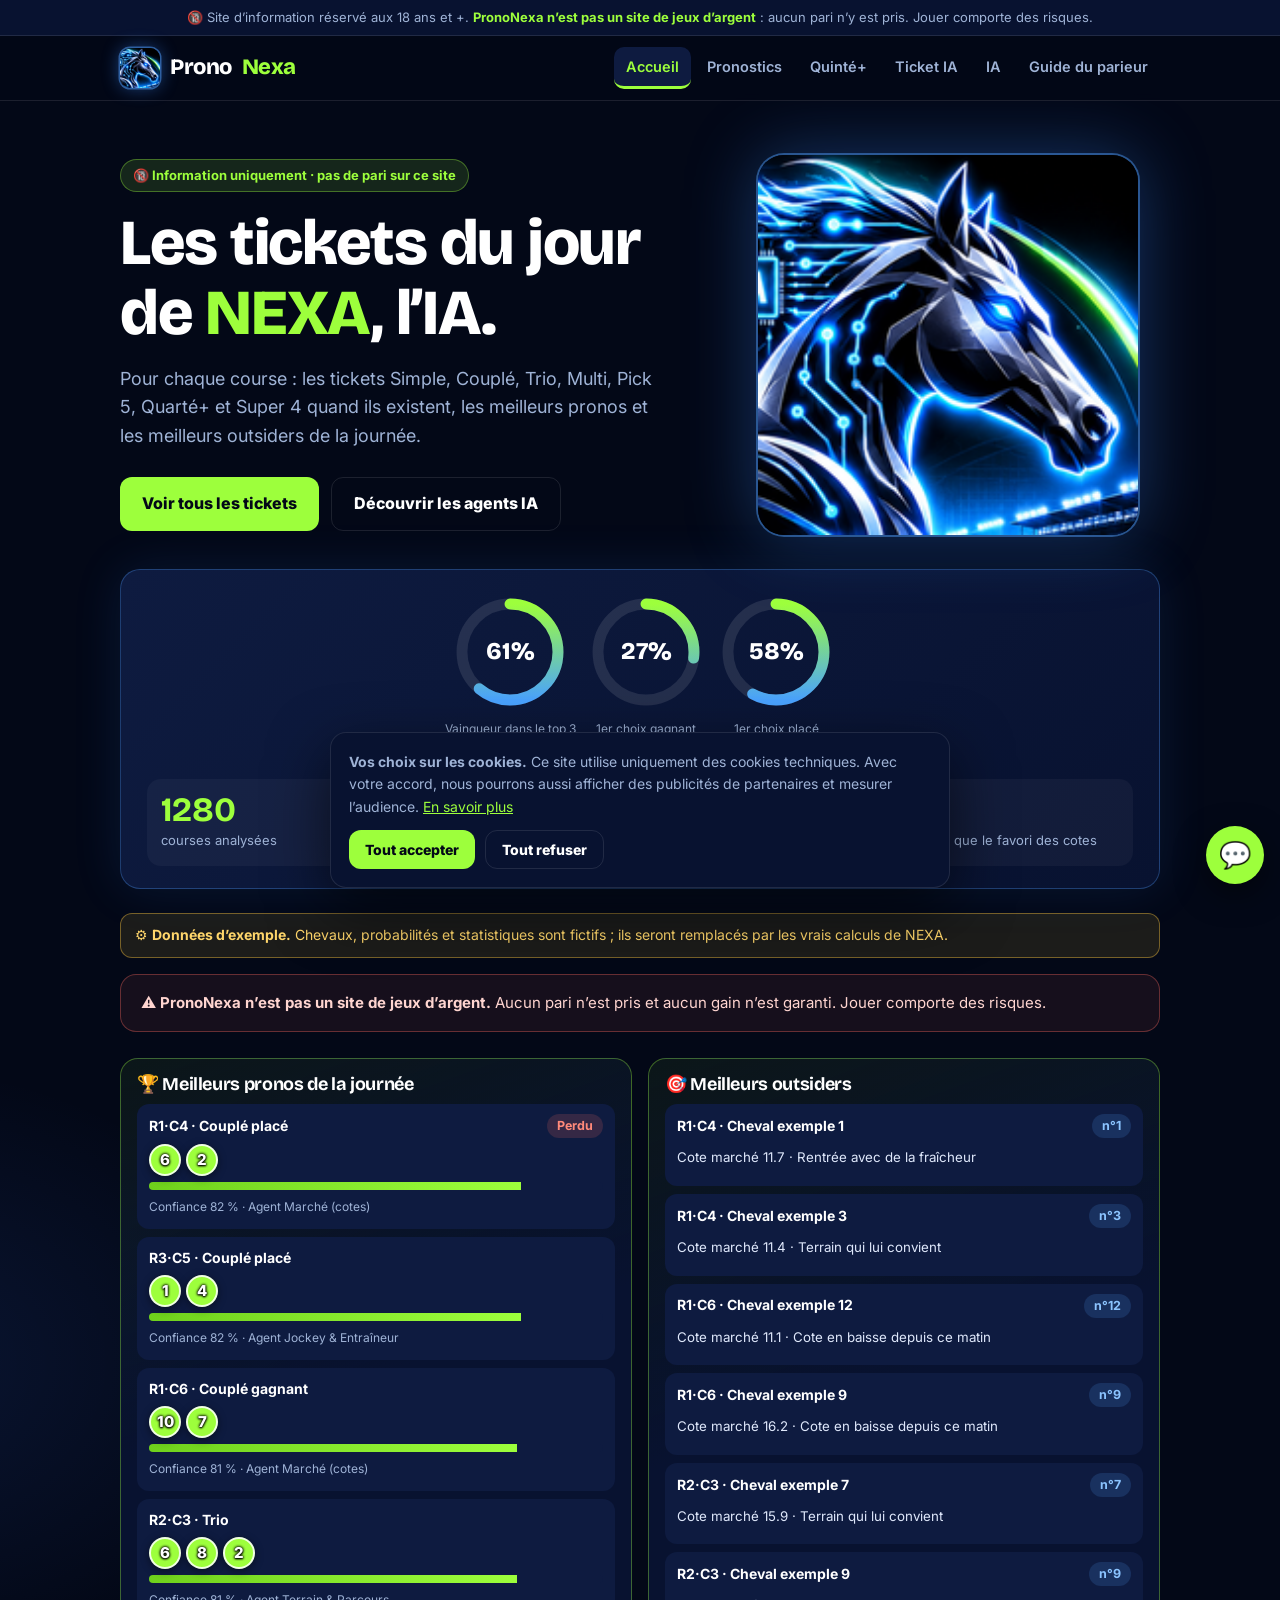
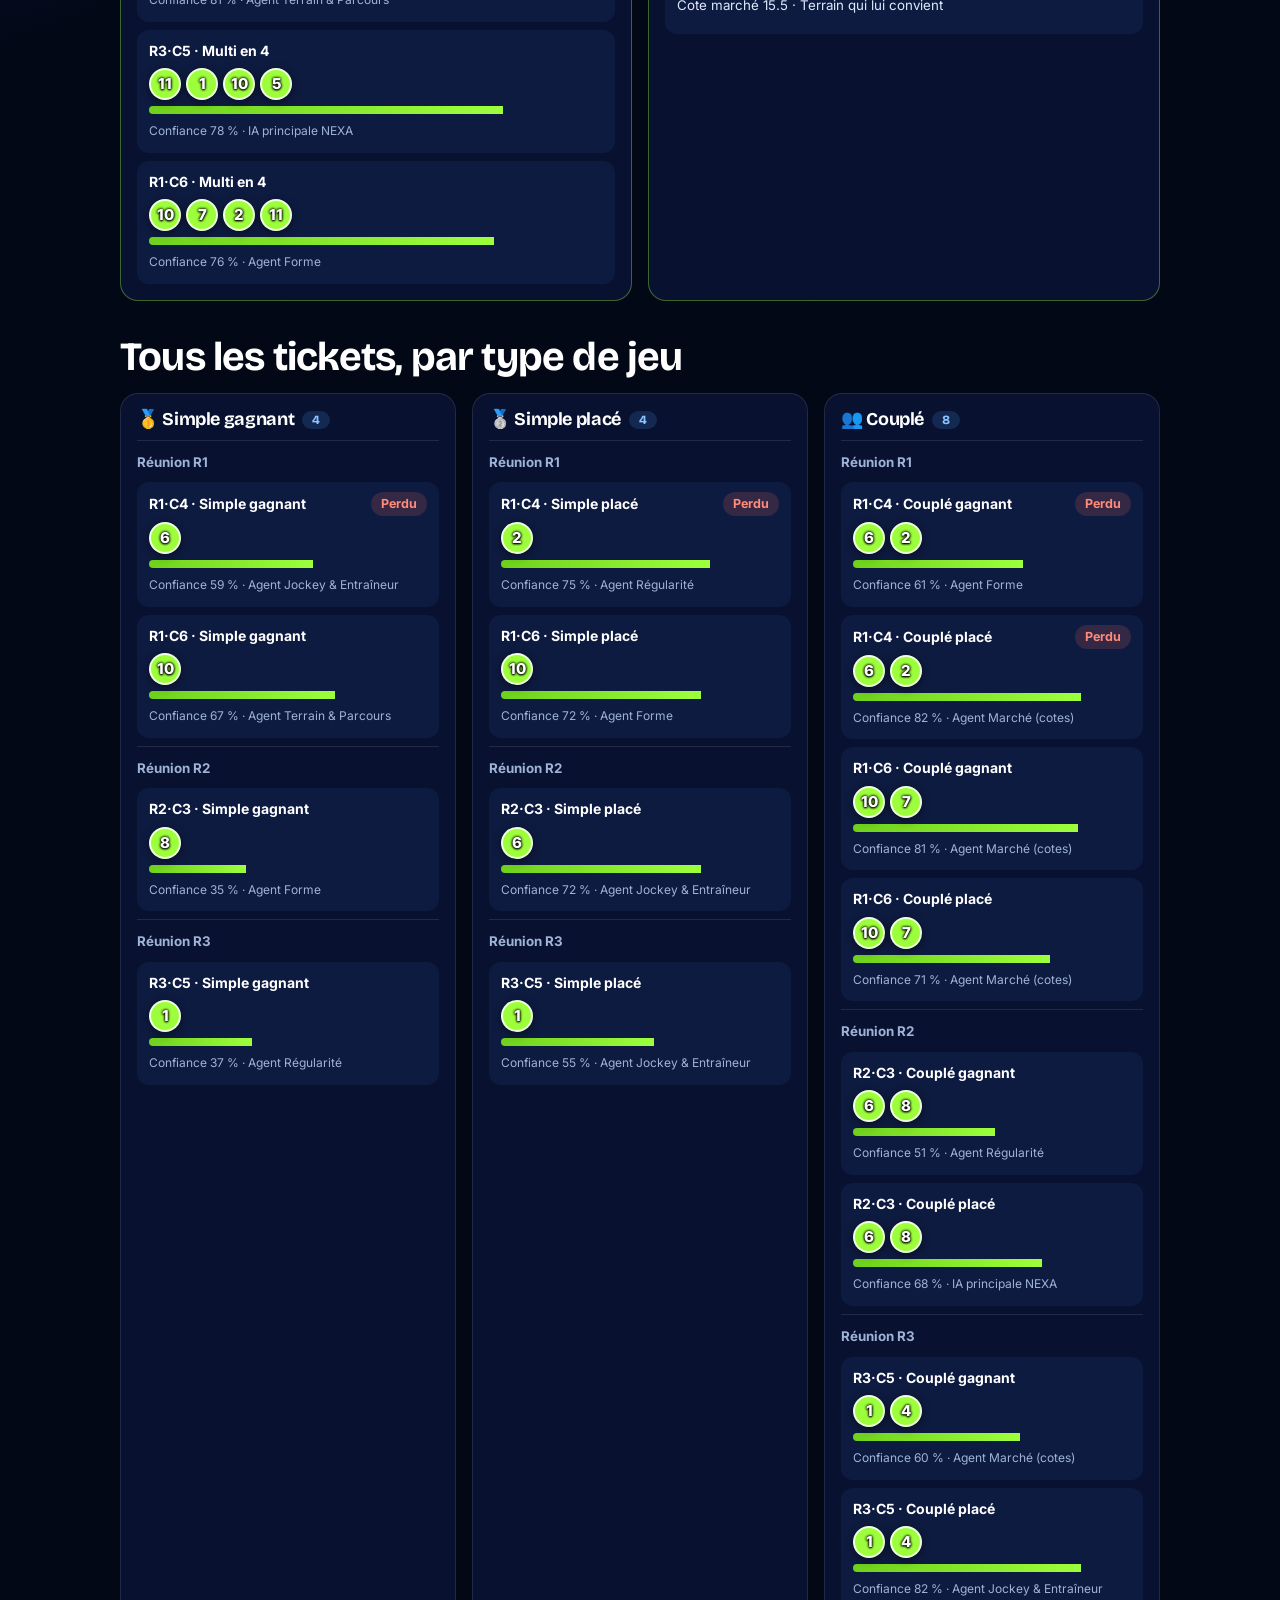
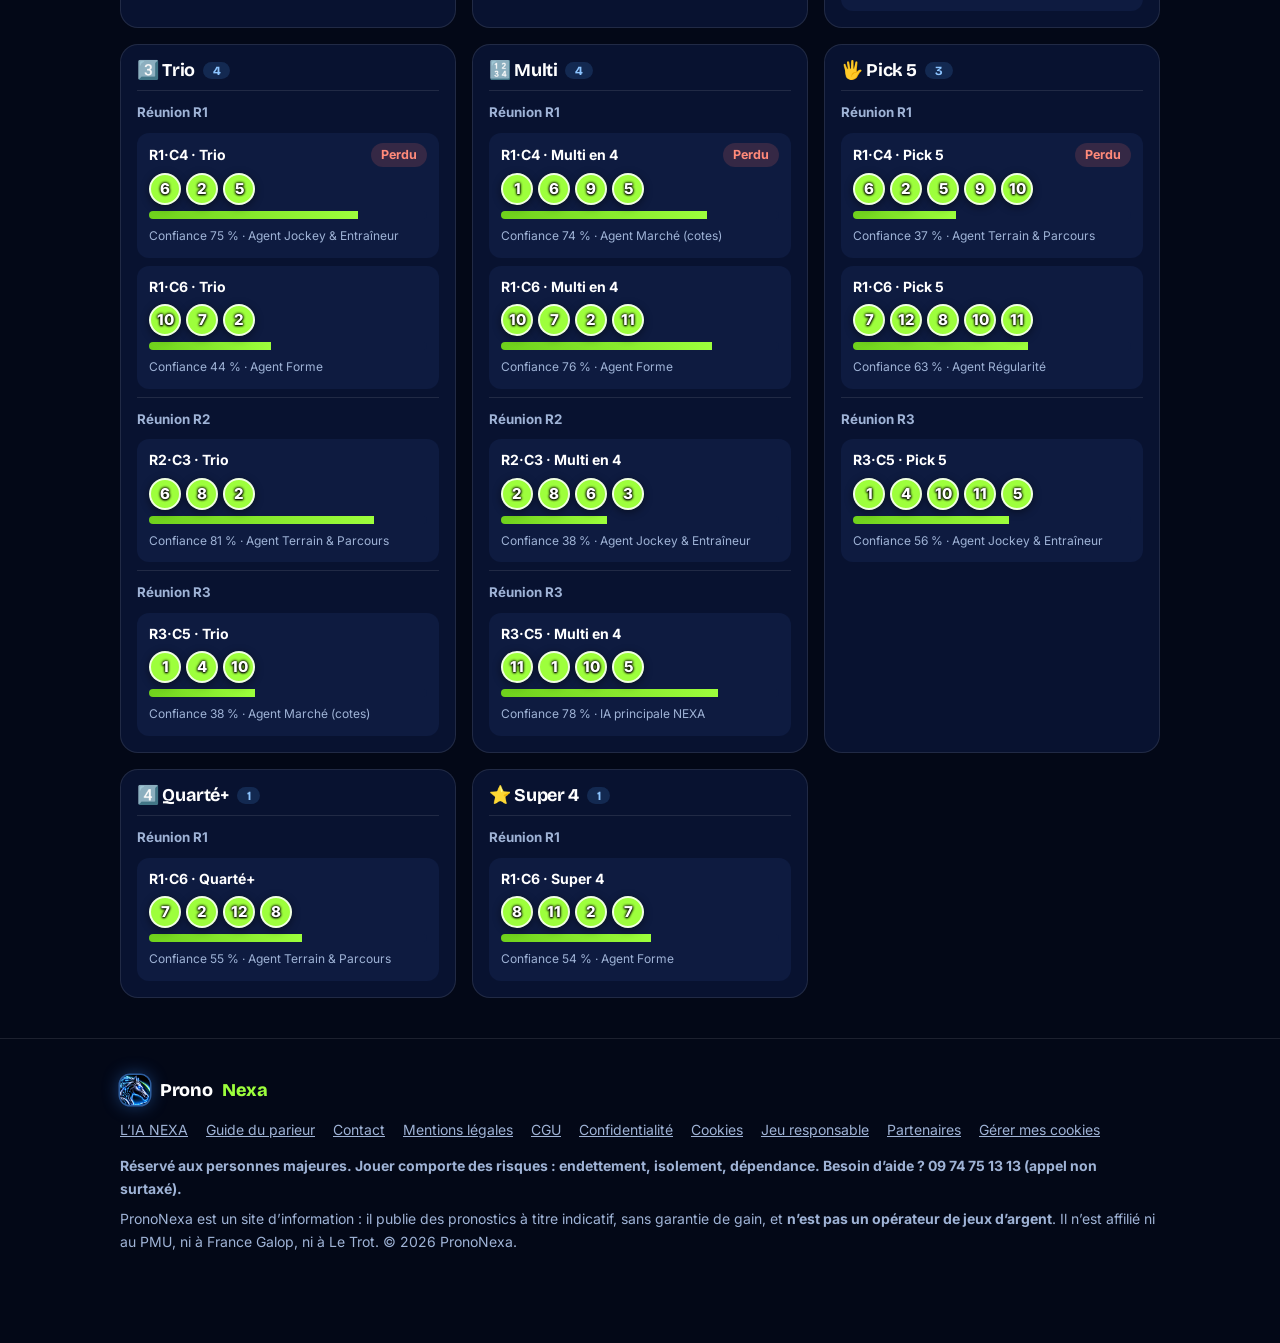
==== index.html @ f31f5532 "Premier déploiement du site PronoNexa (noindex, données de démonstration) Co-Authored-By: Claude Son" ====
<!doctype html><html lang="fr"><head><meta charset="utf-8"><meta name="viewport" content="width=device-width,initial-scale=1">
<title>PronoNexa · Pronostics hippiques par intelligence artificielle</title><meta name="description" content="PronoNexa : les tickets et pronostics hippiques de NEXA, l’IA. Meilleurs pronos et outsiders du jour. Site d’information, pas un site de jeux d’argent."><meta name="theme-color" content="#030817">
<meta property="og:title" content="PronoNexa · Pronostics hippiques par intelligence artificielle"><meta property="og:description" content="PronoNexa : les tickets et pronostics hippiques de NEXA, l’IA. Meilleurs pronos et outsiders du jour. Site d’information, pas un site de jeux d’argent."><meta property="og:type" content="website"><meta name="robots" content="noindex,nofollow">
<link rel="icon" href="icone.png"><link rel="preconnect" href="https://fonts.googleapis.com"><link href="https://fonts.googleapis.com/css2?family=Bricolage+Grotesque:opsz,wght@12..96,700;12..96,800&family=Inter:wght@400;600;700&display=swap" rel="stylesheet">
<link rel="stylesheet" href="style.css"></head><body><a class="skip" href="#main">Aller au contenu</a>
<div class="topstrip">🔞 Site d’information réservé aux 18 ans et +. <b>PronoNexa n’est pas un site de jeux d’argent</b> : aucun pari n’y est pris. Jouer comporte des risques.</div>
<header class="site"><div class="wrap bar"><a class="logo" href="index.html" aria-label="PronoNexa, accueil"><img src="icone.png" alt="" width="40" height="40">Prono<span>Nexa</span></a>
<nav class="main" aria-label="Navigation principale"><a href="index.html">Accueil</a><a href="pronostics-du-jour.html">Pronostics</a><a href="quinte-plus.html">Quinté+</a><a href="tickets-ia.html">Ticket IA</a><a href="ia.html">IA</a><a href="guide-du-parieur.html">Guide du parieur</a></nav></div></header><main id="main">
<div class="wrap"><div class="hero2"><div><span class="tag">🔞 Information uniquement · pas de pari sur ce site</span>
<h1>Les tickets du jour de <em>NEXA</em>, l’IA.</h1>
<p class="lead">Pour chaque course : les tickets Simple, Couplé, Trio, Multi, Pick 5, Quarté+ et Super 4 quand ils existent, les meilleurs pronos et les meilleurs outsiders de la journée.</p>
<div class="cta"><a class="btn" href="tickets-ia.html">Voir tous les tickets</a><a class="btn ghost" href="ia.html">Découvrir les agents IA</a></div></div>
<img src="icone.png" alt="NEXA, l’intelligence artificielle de PronoNexa : un cheval cybernétique aux circuits bleus"></div>
<div id="home-ia"></div><div class="demo-slot"></div>
<div class="notice" role="note" style="margin-bottom:26px">⚠️ <b>PronoNexa n’est pas un site de jeux d’argent.</b> Aucun pari n’est pris et aucun gain n’est garanti. Jouer comporte des risques.</div>
<div id="carres"></div></div><script src="data/fallback.js"></script><script src="app.js"></script><script src="site.js"></script></main><footer class="site"><div class="wrap"><div class="logo" style="font-size:18px"><img src="icone.png" alt="" width="30" height="30" style="width:30px;height:30px">Prono<span>Nexa</span></div>
<div class="fl"><a href="ia.html">L’IA NEXA</a><a href="guide-du-parieur.html">Guide du parieur</a><a href="contact.html">Contact</a><a href="mentions-legales.html">Mentions légales</a><a href="cgu.html">CGU</a><a href="confidentialite.html">Confidentialité</a><a href="cookies.html">Cookies</a><a href="jeu-responsable.html">Jeu responsable</a><a href="partenaires.html">Partenaires</a><a href="#" onclick="rouvrirCookies();return false">Gérer mes cookies</a></div>
<p><strong>Réservé aux personnes majeures. Jouer comporte des risques : endettement, isolement, dépendance. Besoin d’aide ? 09 74 75 13 13 (appel non surtaxé).</strong></p>
<p style="margin-top:8px">PronoNexa est un site d’information : il publie des pronostics à titre indicatif, sans garantie de gain, et <b>n’est pas un opérateur de jeux d’argent</b>. Il n’est affilié ni au PMU, ni à France Galop, ni à Le Trot. © 2026 PronoNexa.</p></div></footer><script src="common.js"></script></body></html>
---- style.css ----
:root{--ink:#030817;--ink2:#081230;--ink3:#0e1b40;--line:rgba(255,255,255,.1);--text:#dfe8fb;--muted:#9fb3d6;--lime:#9dff3c;--lime-d:#6fd11c;--red:#ff6b5e;
--disp:"Bricolage Grotesque",system-ui,sans-serif;--body:Inter,"Segoe UI",system-ui,sans-serif;--r:16px}
*{box-sizing:border-box;margin:0;padding:0}html{scroll-behavior:auto}
body{font-family:var(--body);background:var(--ink);color:var(--text);line-height:1.6;font-size:16px;-webkit-font-smoothing:antialiased;
background-image:radial-gradient(900px 500px at 85% -10%,rgba(157,255,60,.10),transparent 60%),radial-gradient(700px 500px at -10% 30%,rgba(60,120,255,.12),transparent 60%)}
a{color:var(--lime)}a:hover{color:#fff}
.skip{position:absolute;left:-999px}.skip:focus{left:12px;top:12px;background:var(--lime);color:var(--ink);padding:8px 12px;border-radius:8px;z-index:99}
.wrap{max-width:1080px;margin:0 auto;padding:0 20px}
header.site{position:sticky;top:0;z-index:20;background:rgba(3,8,23,.85);backdrop-filter:blur(10px);border-bottom:1px solid var(--line)}
.bar{display:flex;align-items:center;gap:16px;height:64px}
.logo{display:flex;align-items:center;gap:10px;text-decoration:none;font-family:var(--disp);font-weight:800;font-size:22px;color:#fff;letter-spacing:-.02em}
.logo i{width:34px;height:34px;border-radius:10px;background:var(--lime);display:grid;place-items:center;color:var(--ink);font-style:normal;font-size:18px}
.logo span{color:var(--lime)}
nav.main{margin-left:auto;display:flex;gap:6px;align-items:center}
nav.main a{color:var(--muted);text-decoration:none;padding:8px 12px;border-radius:10px;font-weight:600;font-size:14.5px}
nav.main a:hover{background:var(--ink3);color:#fff}
.btn{display:inline-flex;align-items:center;gap:8px;background:var(--lime);color:var(--ink)!important;font-weight:800;text-decoration:none;padding:13px 22px;border-radius:12px;border:0;cursor:pointer;font-size:16px;font-family:var(--body)}
.btn:hover{background:#b6ff6a}.btn.ghost{background:transparent;color:#fff!important;border:1.5px solid var(--line)}.btn.ghost:hover{border-color:var(--lime)}
.menu-b{display:none;margin-left:auto;background:none;border:1px solid var(--line);color:#fff;border-radius:10px;width:42px;height:42px;font-size:20px}
.hero{padding:72px 0 56px;display:grid;grid-template-columns:1.1fr .9fr;gap:40px;align-items:center}
.tag{display:inline-block;background:rgba(157,255,60,.12);color:var(--lime);border:1px solid rgba(157,255,60,.35);border-radius:99px;padding:5px 12px;font-size:13px;font-weight:700;margin-bottom:16px}
h1,h2,h3{font-family:var(--disp);letter-spacing:-.02em;line-height:1.1;color:#fff}
h1{font-size:clamp(36px,6vw,64px);font-weight:800}h1 em{font-style:normal;color:var(--lime)}
h2{font-size:clamp(28px,4vw,40px);margin-bottom:12px}h3{font-size:20px;margin-bottom:6px}
.lead{color:var(--muted);font-size:18px;margin:16px 0 26px;max-width:540px}
.cta{display:flex;gap:12px;flex-wrap:wrap}
.phone{background:var(--ink2);border:1px solid var(--line);border-radius:28px;padding:18px;box-shadow:0 30px 80px rgba(0,0,0,.5)}
.pc{background:var(--ink3);border-radius:14px;padding:14px;margin-top:10px;display:flex;gap:12px;align-items:center}
.pc b{display:block;color:#fff}.pc small{color:var(--muted)}
.nb{width:34px;height:34px;border-radius:50%;background:var(--lime);color:var(--ink);display:grid;place-items:center;font-weight:800;flex:none}
.conf{margin-left:auto;font-family:var(--disp);font-weight:800;color:var(--lime);font-size:20px}
section{padding:56px 0}
.grid{display:grid;grid-template-columns:repeat(auto-fit,minmax(240px,1fr));gap:16px;margin-top:26px}
.card{background:var(--ink2);border:1px solid var(--line);border-radius:var(--r);padding:22px}
.card p{color:var(--muted);font-size:15px}.card .ic{font-size:26px;margin-bottom:10px}
.steps{counter-reset:s}.steps .card{position:relative;padding-top:34px}.steps .card:before{counter-increment:s;content:counter(s);position:absolute;top:-14px;left:20px;width:30px;height:30px;border-radius:50%;background:var(--lime);color:var(--ink);font-weight:800;display:grid;place-items:center}
.notice{background:rgba(255,107,94,.08);border:1px solid rgba(255,107,94,.35);border-radius:var(--r);padding:16px 20px;color:#ffd5d0;font-size:15px}
.pubslot{border:1.5px dashed rgba(157,255,60,.4);border-radius:var(--r);padding:20px;text-align:center;color:var(--muted);font-size:14px;background:rgba(157,255,60,.04)}
.pubslot small{display:block;margin-top:6px;opacity:.8}
details{background:var(--ink2);border:1px solid var(--line);border-radius:12px;padding:14px 18px;margin-top:10px}
summary{cursor:pointer;font-weight:700;color:#fff}details p{color:var(--muted);margin-top:8px}
footer.site{border-top:1px solid var(--line);padding:36px 0 90px;margin-top:40px;color:var(--muted);font-size:14px}
.fl{display:flex;gap:8px 18px;flex-wrap:wrap;margin:14px 0}
.fl a{color:var(--muted)}.fl a:hover{color:var(--lime)}
.legal{max-width:760px;margin:0 auto;padding:48px 20px 40px}.legal h1{font-size:38px;margin-bottom:8px}.legal h2{font-size:22px;margin:30px 0 8px;color:var(--lime)}
.legal p,.legal li{color:#c5d3ef;margin-bottom:10px}.legal ul{padding-left:20px}
.todo{background:rgba(255,200,60,.15);color:#ffd66b;border-radius:5px;padding:0 5px;font-weight:600}
/* cookies */
#ck{position:fixed;left:12px;right:12px;bottom:12px;z-index:60;max-width:620px;margin:0 auto;background:var(--ink2);border:1px solid var(--line);border-radius:16px;padding:18px;box-shadow:0 20px 60px rgba(0,0,0,.6);display:none}
#ck p{font-size:14px;color:var(--muted);margin-bottom:12px}#ck .row{display:flex;gap:10px;flex-wrap:wrap}#ck .btn{padding:10px 16px;font-size:14px}
/* SAV */
#sav-b{position:fixed;right:16px;bottom:16px;z-index:40;width:58px;height:58px;border-radius:50%;background:var(--lime);color:var(--ink);border:0;font-size:26px;cursor:pointer;box-shadow:0 10px 30px rgba(0,0,0,.5)}
#sav{position:fixed;right:16px;bottom:86px;z-index:40;width:min(380px,calc(100vw - 32px));max-height:70vh;background:var(--ink2);border:1px solid var(--line);border-radius:18px;display:none;flex-direction:column;overflow:hidden;box-shadow:0 20px 60px rgba(0,0,0,.6)}
#sav.on{display:flex}#sav header{padding:14px 16px;background:var(--ink3);font-weight:800;color:#fff;display:flex;justify-content:space-between}
#sav .log{padding:14px;overflow:auto;flex:1;display:flex;flex-direction:column;gap:8px;min-height:200px}
.m{max-width:88%;padding:10px 13px;border-radius:14px;font-size:14.5px}.m.b{background:var(--ink3);color:var(--text);align-self:flex-start}.m.u{background:var(--lime);color:var(--ink);align-self:flex-end}
#sav form{display:flex;gap:8px;padding:10px;border-top:1px solid var(--line)}#sav input{flex:1;background:var(--ink);border:1px solid var(--line);color:#fff;border-radius:10px;padding:10px;font-size:15px}
#sav .sug{display:flex;gap:6px;flex-wrap:wrap;padding:0 14px 10px}#sav .sug button{background:none;border:1px solid var(--line);color:var(--muted);border-radius:99px;padding:5px 10px;font-size:12.5px;cursor:pointer}
.err{min-height:70vh;display:grid;place-items:center;text-align:center;padding:40px 20px}.err h1{font-size:96px;color:var(--lime)}
@media(max-width:820px){.hero{grid-template-columns:1fr;padding-top:40px}.menu-b{display:block}nav.main{display:none;position:absolute;top:64px;left:0;right:0;flex-direction:column;background:var(--ink);padding:12px 20px;border-bottom:1px solid var(--line);align-items:stretch}nav.main.on{display:flex}}
@media(prefers-reduced-motion:reduce){html{scroll-behavior:auto}}
/* ---- version site PC ---- */
.logo img{width:40px;height:40px;border-radius:10px;object-fit:cover;box-shadow:0 0 0 1.5px rgba(80,160,255,.5),0 0 18px rgba(60,140,255,.45)}
.logo i{display:none}
.topstrip{background:var(--ink2);border-bottom:1px solid var(--line);font-size:13px;color:var(--muted);text-align:center;padding:7px 12px}
.topstrip b{color:var(--lime)}
.layout{display:grid;grid-template-columns:minmax(0,1fr) 320px;gap:28px;padding:32px 0 20px;align-items:start}
aside .card{margin-bottom:18px}aside h3{font-size:17px;margin-bottom:10px}
.bc{font-size:13px;color:var(--muted);margin-bottom:14px}.bc a{color:var(--muted)}
.pagehead h1{font-size:clamp(30px,4vw,44px)}.pagehead p{color:var(--muted);margin:8px 0 20px;max-width:680px}
table.t{width:100%;border-collapse:collapse;background:var(--ink2);border:1px solid var(--line);border-radius:var(--r);overflow:hidden;font-size:15px}
table.t th{background:var(--ink3);text-align:left;color:var(--muted);font-size:12.5px;text-transform:uppercase;letter-spacing:.05em;padding:11px 14px}
table.t td{padding:12px 14px;border-top:1px solid var(--line)}table.t tr:hover td{background:rgba(255,255,255,.03)}
.pill{display:inline-block;border-radius:99px;padding:2px 10px;font-size:12.5px;font-weight:700;background:rgba(157,255,60,.14);color:var(--lime)}
.pill.b{background:rgba(80,160,255,.16);color:#8cc4ff}
.bar2{height:8px;background:var(--ink3);border-radius:9px;overflow:hidden;min-width:90px}.bar2 i{display:block;height:100%;background:linear-gradient(90deg,var(--lime-d),var(--lime))}
.hero2{padding:54px 0 34px;display:grid;grid-template-columns:1.15fr .85fr;gap:40px;align-items:center}
.hero2 img{width:100%;max-width:380px;border-radius:26px;justify-self:center;box-shadow:0 0 0 2px rgba(80,160,255,.45),0 0 70px rgba(60,140,255,.35)}
.demo{background:rgba(255,200,60,.1);border:1px solid rgba(255,200,60,.4);color:#ffd66b;border-radius:12px;padding:10px 14px;font-size:14px;margin-bottom:16px}
.art{display:block;text-decoration:none;color:inherit}.art h3{color:#fff}.art:hover{border-color:var(--lime)}
.stat{display:grid;grid-template-columns:repeat(auto-fit,minmax(150px,1fr));gap:12px}.stat .card b{display:block;font-family:var(--disp);font-size:30px;color:var(--lime)}
nav.main a.on{color:var(--lime)}
@media(max-width:980px){.layout,.hero2{grid-template-columns:1fr}.hero2 img{max-width:260px}}
/* ---- pronostics : visuel IA ---- */
.ia-stats{display:grid;grid-template-columns:auto 1fr;gap:26px;align-items:center;background:linear-gradient(135deg,var(--ink3),var(--ink2));border:1px solid rgba(80,160,255,.3);border-radius:20px;padding:22px 26px;margin-bottom:24px;box-shadow:0 0 50px rgba(60,140,255,.12)}
.ia-g{display:flex;gap:10px}.gauge{text-align:center;max-width:132px}.gauge small{display:block;color:var(--muted);font-size:12px;line-height:1.3;margin-top:2px}
.ia-n{display:grid;grid-template-columns:repeat(3,1fr);gap:14px}.ia-n div{background:rgba(255,255,255,.04);border-radius:14px;padding:14px}.ia-n b{display:block;font-family:var(--disp);font-size:34px;color:var(--lime);line-height:1}.ia-n span{color:var(--muted);font-size:13px}
.tabs2{display:flex;gap:8px;flex-wrap:wrap;align-items:center;margin-bottom:18px}.tabs2 button{background:var(--ink2);border:1px solid var(--line);color:var(--muted);border-radius:12px;padding:9px 14px;cursor:pointer;font:600 14px var(--body)}
.tabs2 button[aria-selected=true]{background:var(--lime);color:var(--ink);border-color:var(--lime)}.tabs2 .sp{flex:1}.tabs2 label{color:var(--muted);font-size:14px}.tabs2 select{background:var(--ink2);color:#fff;border:1px solid var(--line);border-radius:9px;padding:7px}
.ch{display:flex;gap:8px;align-items:center;flex-wrap:wrap;margin-bottom:14px}.ch h2{font-size:24px;margin:0 8px 0 0}.pill.q{background:rgba(255,200,60,.18);color:#ffd66b}.pill.r{background:rgba(255,107,94,.16);color:#ff8a7a}
.list{display:flex;flex-direction:column;gap:10px}
.hc{display:grid;grid-template-columns:30px 40px minmax(150px,1.2fr) minmax(150px,1fr) minmax(250px,1.2fr);gap:14px;align-items:center;background:var(--ink2);border:1px solid var(--line);border-radius:16px;padding:12px 16px;transition:transform .15s,border-color .15s}
.hc:hover{transform:translateY(-2px);border-color:rgba(157,255,60,.5)}.hc.top{background:linear-gradient(90deg,rgba(157,255,60,.07),var(--ink2) 40%);border-color:rgba(157,255,60,.28)}
.rk{font-family:var(--disp);font-weight:800;font-size:22px;color:var(--muted)}.hc.top .rk{color:var(--lime)}
.hi h3{font-size:17px;margin:0}.hi small{color:var(--muted)}.forme{display:flex;gap:4px;margin-top:4px}.forme i{font-style:normal;font-size:11px;background:var(--ink3);color:var(--muted);border-radius:5px;padding:1px 6px}.forme i.g{background:rgba(157,255,60,.18);color:var(--lime)}
.hp .pl{display:flex;align-items:baseline;gap:6px}.hp .pl b{font-family:var(--disp);font-size:24px;color:#fff}.hp .pl span,.hp small{color:var(--muted);font-size:12px}.hp .bar2{margin:4px 0}
.hc2{display:flex;align-items:center;gap:14px;flex-wrap:wrap}.hc2 small{display:block;color:var(--muted);font-size:11.5px}.hc2 b{font-size:17px;color:#fff}
.vt{font-size:12px;font-weight:700;border-radius:99px;padding:3px 10px}.vt.sous{background:rgba(157,255,60,.16);color:var(--lime)}.vt.sur{background:rgba(255,107,94,.15);color:#ff8a7a}.vt.eq{background:rgba(255,255,255,.08);color:var(--muted)}
.bar2.big{height:30px;position:relative;margin:6px 0;border-radius:10px}.bar2.big em{position:absolute;left:10px;top:5px;font-style:normal;font-size:13px;font-weight:700;color:#fff;text-shadow:0 1px 3px #000}.bar2.mk i{background:linear-gradient(90deg,#355,#6a8)}.cmp b{font-size:14px;color:var(--muted)}.note2{color:var(--muted);font-size:13px;margin-top:10px}
@media(max-width:980px){.ia-stats{grid-template-columns:1fr}.ia-g{justify-content:center}.hc{grid-template-columns:26px 36px 1fr}.hc .hp,.hc .hc2{grid-column:1/-1}}
@media(prefers-reduced-motion:reduce){.hc{transition:none}}
.ia-stats{grid-template-columns:1fr!important}.ia-g{justify-content:center}.ia-n{grid-template-columns:repeat(3,1fr)}
.cond{display:grid;grid-template-columns:repeat(auto-fit,minmax(110px,1fr));gap:10px;margin-bottom:14px}.cond div{background:var(--ink2);border:1px solid var(--line);border-radius:12px;padding:10px 12px}.cond small{display:block;color:var(--muted);font-size:11.5px}.cond b{color:#fff;font-size:15px}
.cas{display:inline-flex;margin-right:6px;vertical-align:middle}.cas u{width:11px;height:11px;border-radius:50%;margin-right:-3px;border:1.5px solid var(--ink2)}
.hc{grid-template-columns:30px 40px minmax(150px,1.2fr) minmax(150px,1fr) minmax(250px,1.2fr)}
.dt{grid-column:1/-1;border:0;background:rgba(255,255,255,.03);margin:0;padding:8px 12px}.dt summary{font-size:13px;color:var(--lime)}.dt dl{display:grid;grid-template-columns:repeat(auto-fit,minmax(150px,1fr));gap:8px;margin-top:8px}.dt dt{color:var(--muted);font-size:11.5px}.dt dd{color:#fff;font-size:14px}
@media(max-width:700px){.ia-n{grid-template-columns:1fr}}
/* ---- onglets, carres, tickets, agents, guide ---- */
.menu-b{display:none!important}
nav.main{display:flex!important;position:static!important;flex-direction:row!important;overflow-x:auto;scrollbar-width:none;margin-left:auto;gap:4px;padding:0!important;border:0!important;background:none!important;max-width:100%}
nav.main::-webkit-scrollbar{display:none}
nav.main a{white-space:nowrap;border-radius:10px 10px 0 0;border-bottom:3px solid transparent;border-radius:10px}
nav.main a[aria-current=page]{color:var(--lime);background:var(--ink3);border-bottom-color:var(--lime)}
.bar{flex-wrap:wrap;height:auto;min-height:64px;padding-top:6px;padding-bottom:6px}
.sqs{display:grid;grid-template-columns:repeat(auto-fit,minmax(300px,1fr));gap:16px}
.sq{background:var(--ink2);border:1px solid var(--line);border-radius:18px;padding:16px}.sq.big{border-color:rgba(157,255,60,.35);background:linear-gradient(160deg,rgba(157,255,60,.06),var(--ink2) 40%)}.sq.wide{margin-bottom:16px}
.sq h3{font-size:18px;margin-bottom:10px;display:flex;gap:8px;align-items:center}
.rn{border-top:1px solid var(--line);padding-top:8px;margin-top:8px}.rn>small{color:var(--muted);font-weight:700}
.tk{background:var(--ink3);border-radius:12px;padding:10px 12px;margin-top:8px}.tk1{display:flex;justify-content:space-between;gap:8px;align-items:center;font-size:14px;color:#fff}.tk2{margin:6px 0}.tk3 small{color:var(--muted);font-size:12px}.tk3 .bar2{margin:3px 0}
.nb.sm{width:26px;height:26px;font-size:13px;display:inline-grid;margin-right:4px}
.crs{border-top:1px solid var(--line);padding:12px 0}.crs h4{font-family:var(--disp);font-size:18px;color:#fff}.tkl{display:grid;grid-template-columns:repeat(auto-fit,minmax(250px,1fr));gap:10px;margin-top:6px}.arr{color:var(--muted);font-size:13px}
.tree,.tree ul{list-style:none;padding-left:0}.tree ul{margin-left:22px;border-left:2px solid rgba(157,255,60,.25);padding-left:16px}.tree li{margin:10px 0}
.ag{display:flex;gap:12px;background:var(--ink2);border:1px solid var(--line);border-radius:14px;padding:12px 14px}.ag .ic{font-size:26px}.ag p{color:var(--muted);font-size:14px;margin:2px 0 6px}.ag b{color:#fff}.agm{display:flex;gap:14px;flex-wrap:wrap;font-size:12.5px;color:var(--muted);margin-bottom:6px}.agm b{color:var(--lime)}
.mod p{margin:10px 0}.quiz{background:var(--ink3);border-radius:12px;padding:12px;margin-top:8px}.opt{display:block;width:100%;text-align:left;background:var(--ink2);border:1px solid var(--line);color:#fff;border-radius:10px;padding:9px 12px;margin-top:6px;cursor:pointer;font:inherit}.opt:hover{border-color:var(--lime)}
.cond.live b.mt:after{content:" ●";color:var(--lime);font-size:10px}
.tqs{display:grid;grid-template-columns:repeat(auto-fit,minmax(250px,1fr));gap:12px}
.tq{background:var(--ink3);border:1px solid var(--line);border-radius:16px;padding:14px}.tq.ok{border-color:rgba(157,255,60,.4)}.tq.hi{border-color:rgba(255,107,94,.4)}
.tq1{display:flex;justify-content:space-between;align-items:center}.rk2{font-size:12px;color:var(--muted)}.tq h4{font-family:var(--disp);color:#fff;font-size:17px;margin:8px 0}
.slip{display:grid;grid-template-columns:repeat(8,1fr);gap:4px;margin:6px 0}.cell{aspect-ratio:1;display:grid;place-items:center;font-size:12px;color:var(--muted);background:rgba(255,255,255,.05);border:1px solid var(--line);border-radius:6px}.cell.x{background:var(--lime);color:var(--ink);font-weight:800;border-color:var(--lime)}.cell.b{background:#4aa3ff;border-color:#4aa3ff}
.sel{font-size:13px;color:var(--muted);margin:6px 0}.tq2{display:flex;gap:20px;margin-top:8px}.tq2 small{display:block;color:var(--muted);font-size:11.5px}.tq2 b{font-size:20px;color:#fff;font-family:var(--disp)}
/* bulles casaque + selection lisible */
.nb.bl{color:#fff;text-shadow:0 0 3px #000,0 0 3px #000,0 1px 2px #000;font-weight:800;border:2px solid rgba(255,255,255,.85);box-shadow:0 2px 8px rgba(0,0,0,.45)}
.nb.lg{width:44px;height:44px;font-size:18px}.nb.xl{width:54px;height:54px;font-size:24px}.nb.sm{width:32px;height:32px;font-size:15px;margin-right:5px}
.pkg{margin:8px 0}.pkg>b{display:block;font-size:13px;color:var(--muted);margin-bottom:6px;text-transform:uppercase;letter-spacing:.04em}.pkr{display:flex;flex-wrap:wrap;gap:10px}.pk{display:flex;flex-direction:column;align-items:center;gap:3px;min-width:60px}.pk small{font-size:11.5px;color:var(--muted);text-align:center}
.slip{grid-template-columns:repeat(8,1fr);gap:5px}.cell{position:relative;font-size:14px;aspect-ratio:1;min-height:34px}.cell i{font-style:normal;font-weight:700}.cell.x i{font-size:16px;font-weight:800}.cell u{position:absolute;top:0;right:2px;font-size:10px;text-decoration:none;opacity:.7}
.gr{margin:8px 0;padding:8px 12px}.gr summary{font-size:13px;color:var(--lime)}
.hc{grid-template-columns:30px 48px minmax(150px,1.2fr) minmax(150px,1fr) minmax(250px,1.2fr)}
.sqq{grid-template-columns:repeat(auto-fit,minmax(300px,1fr))}.tqs.one{grid-template-columns:1fr}

.pstrip{background:linear-gradient(135deg,rgba(80,160,255,.12),var(--ink3));border:1.5px solid rgba(80,160,255,.4);border-radius:16px;padding:12px 16px;margin-top:10px}
.pst-h{display:flex;justify-content:space-between;gap:10px;flex-wrap:wrap;margin-bottom:8px}.pst-h b{color:#fff;font-family:var(--disp);font-size:17px}.pst-h span{color:var(--muted);font-size:13px}
.pst-r{display:flex;gap:10px;overflow-x:auto;padding:4px 2px 2px}.pst-c{display:flex;flex-direction:column;align-items:center;gap:3px;flex:1;min-width:58px}.pst-c small{font-size:12px;font-weight:700;color:var(--lime)}
.layout>div,.layout>aside{min-width:0}
@media(max-width:980px){.layout{grid-template-columns:minmax(0,1fr)!important}.hero2{grid-template-columns:minmax(0,1fr)!important}.pst-r{gap:8px}.pst-c{min-width:54px}}
@media(max-width:980px){.hc{grid-template-columns:26px 48px minmax(0,1fr)!important}.ia-g{flex-wrap:wrap;justify-content:center}.gauge{max-width:110px}.ia-stats{padding:16px}.ia-n{grid-template-columns:minmax(0,1fr)}.tabs2{overflow-x:auto;flex-wrap:nowrap}.tabs2 button{white-space:nowrap}.hc2{flex-wrap:wrap}.dt{min-width:0}}
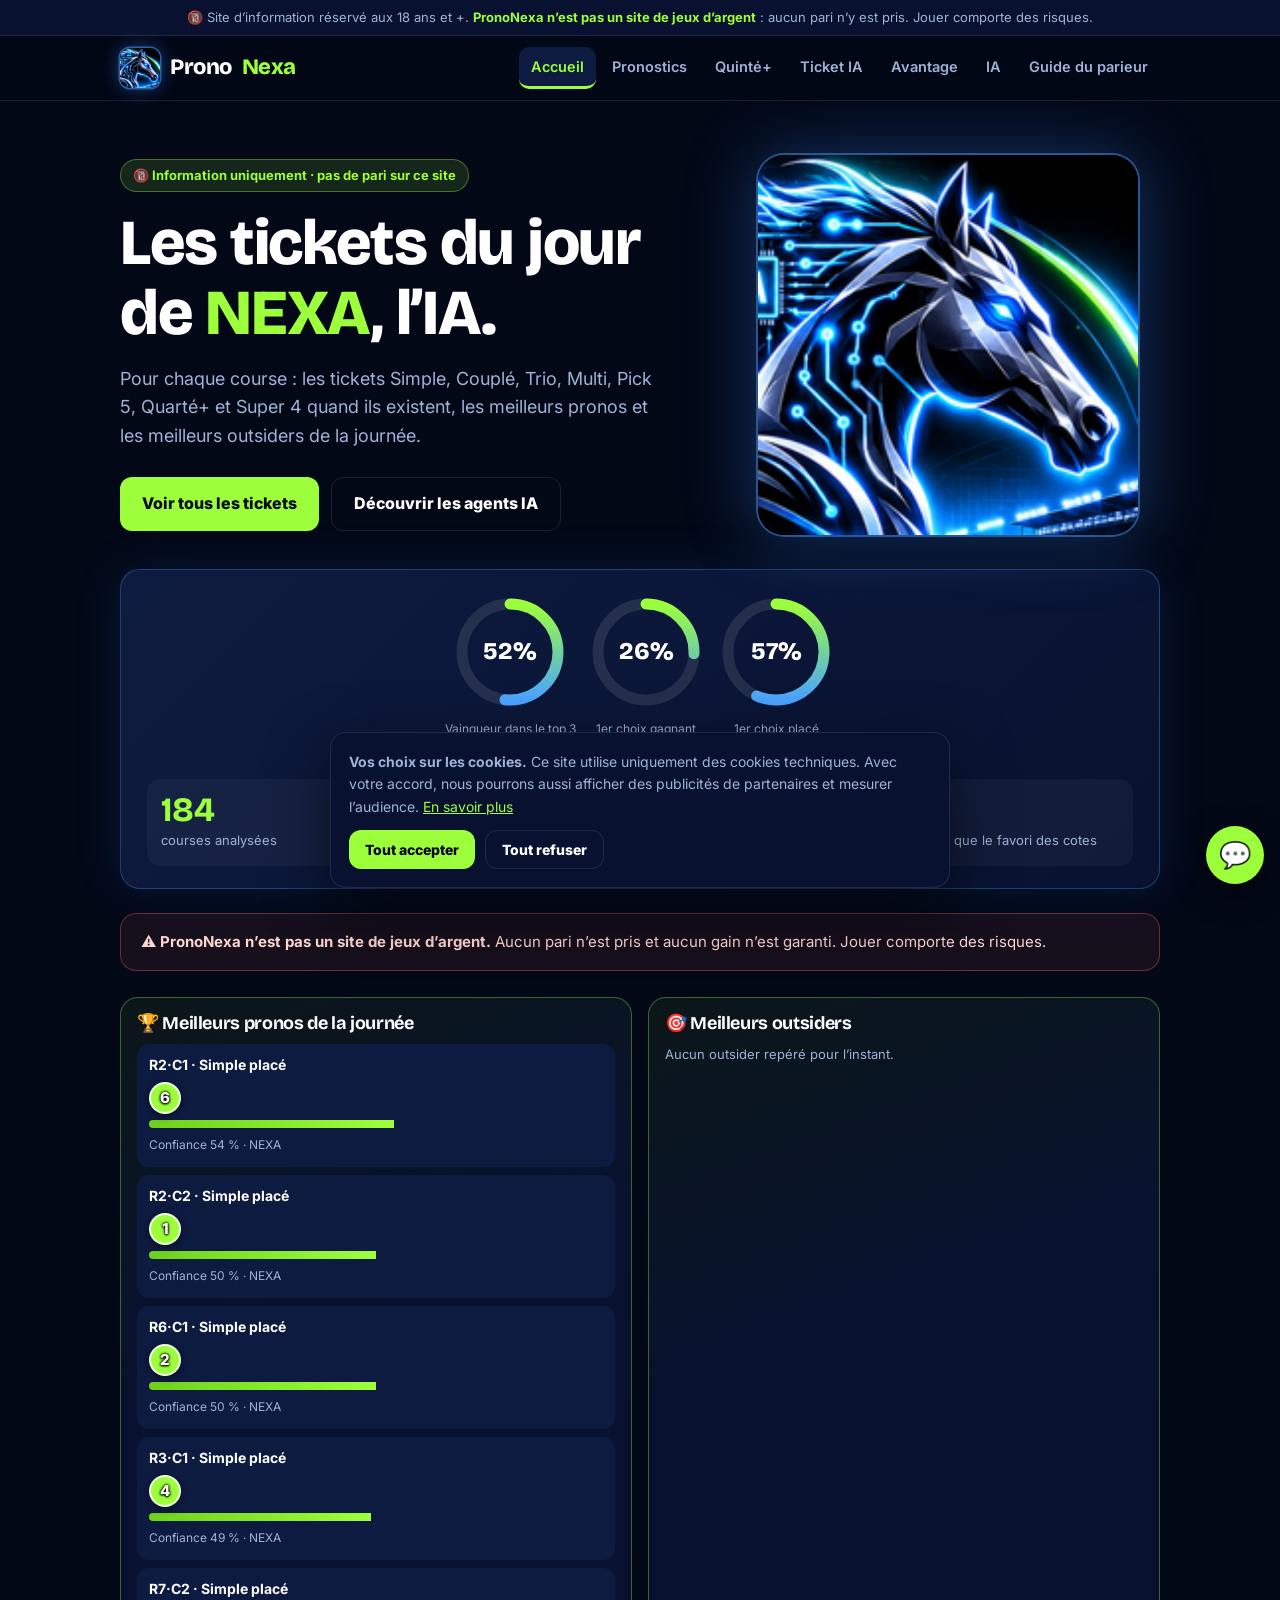
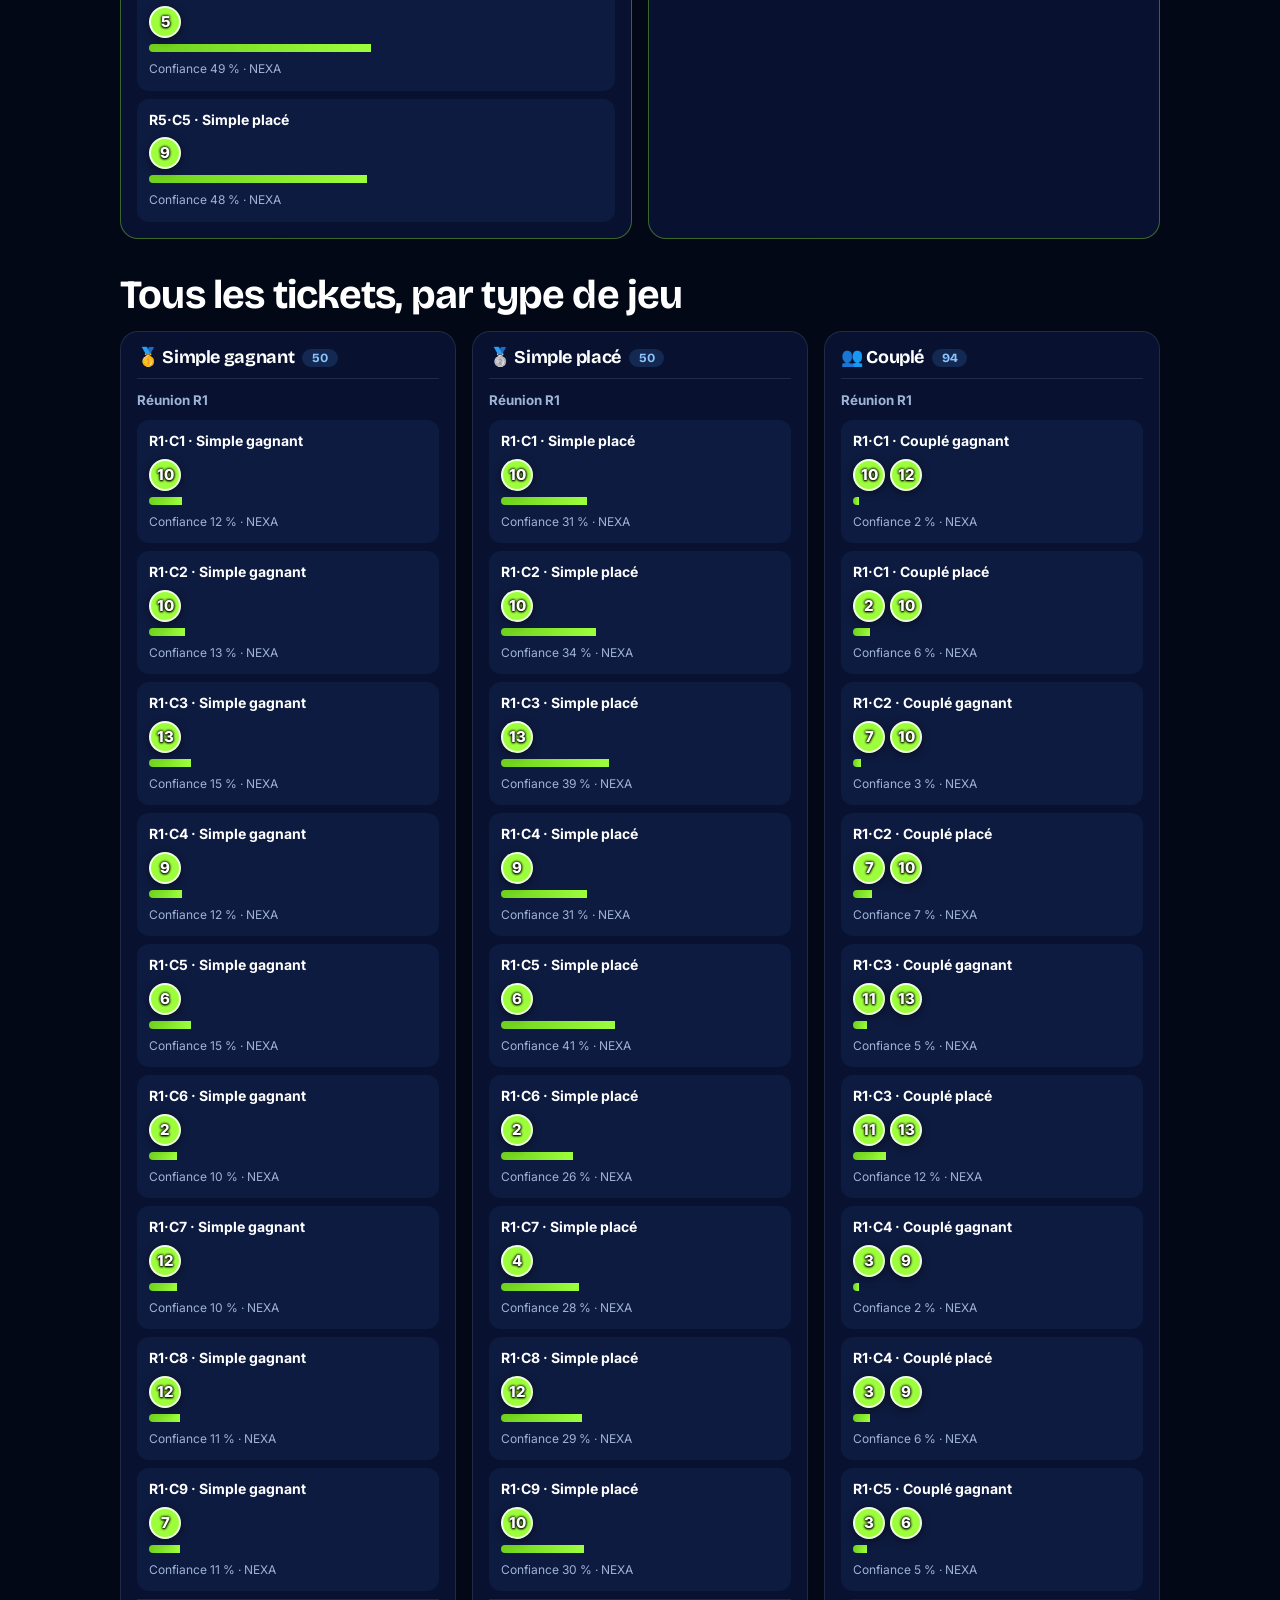
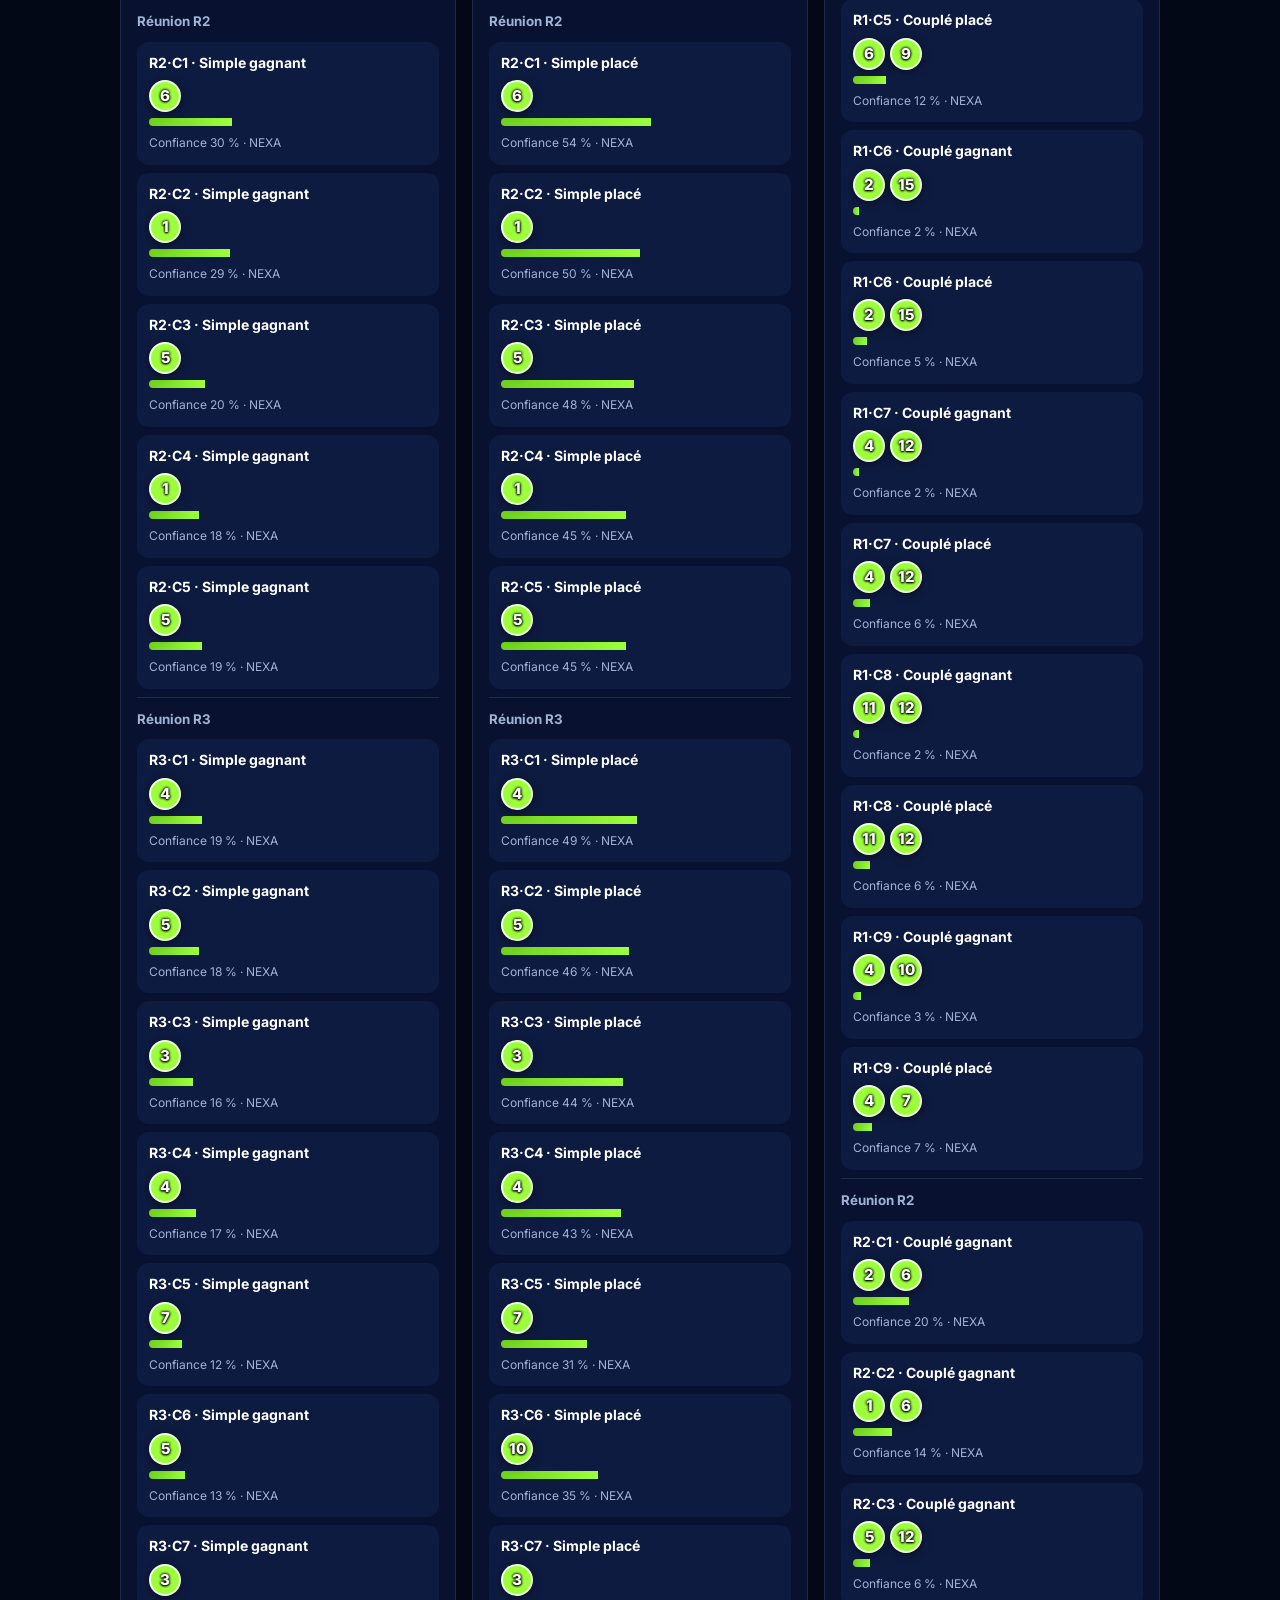
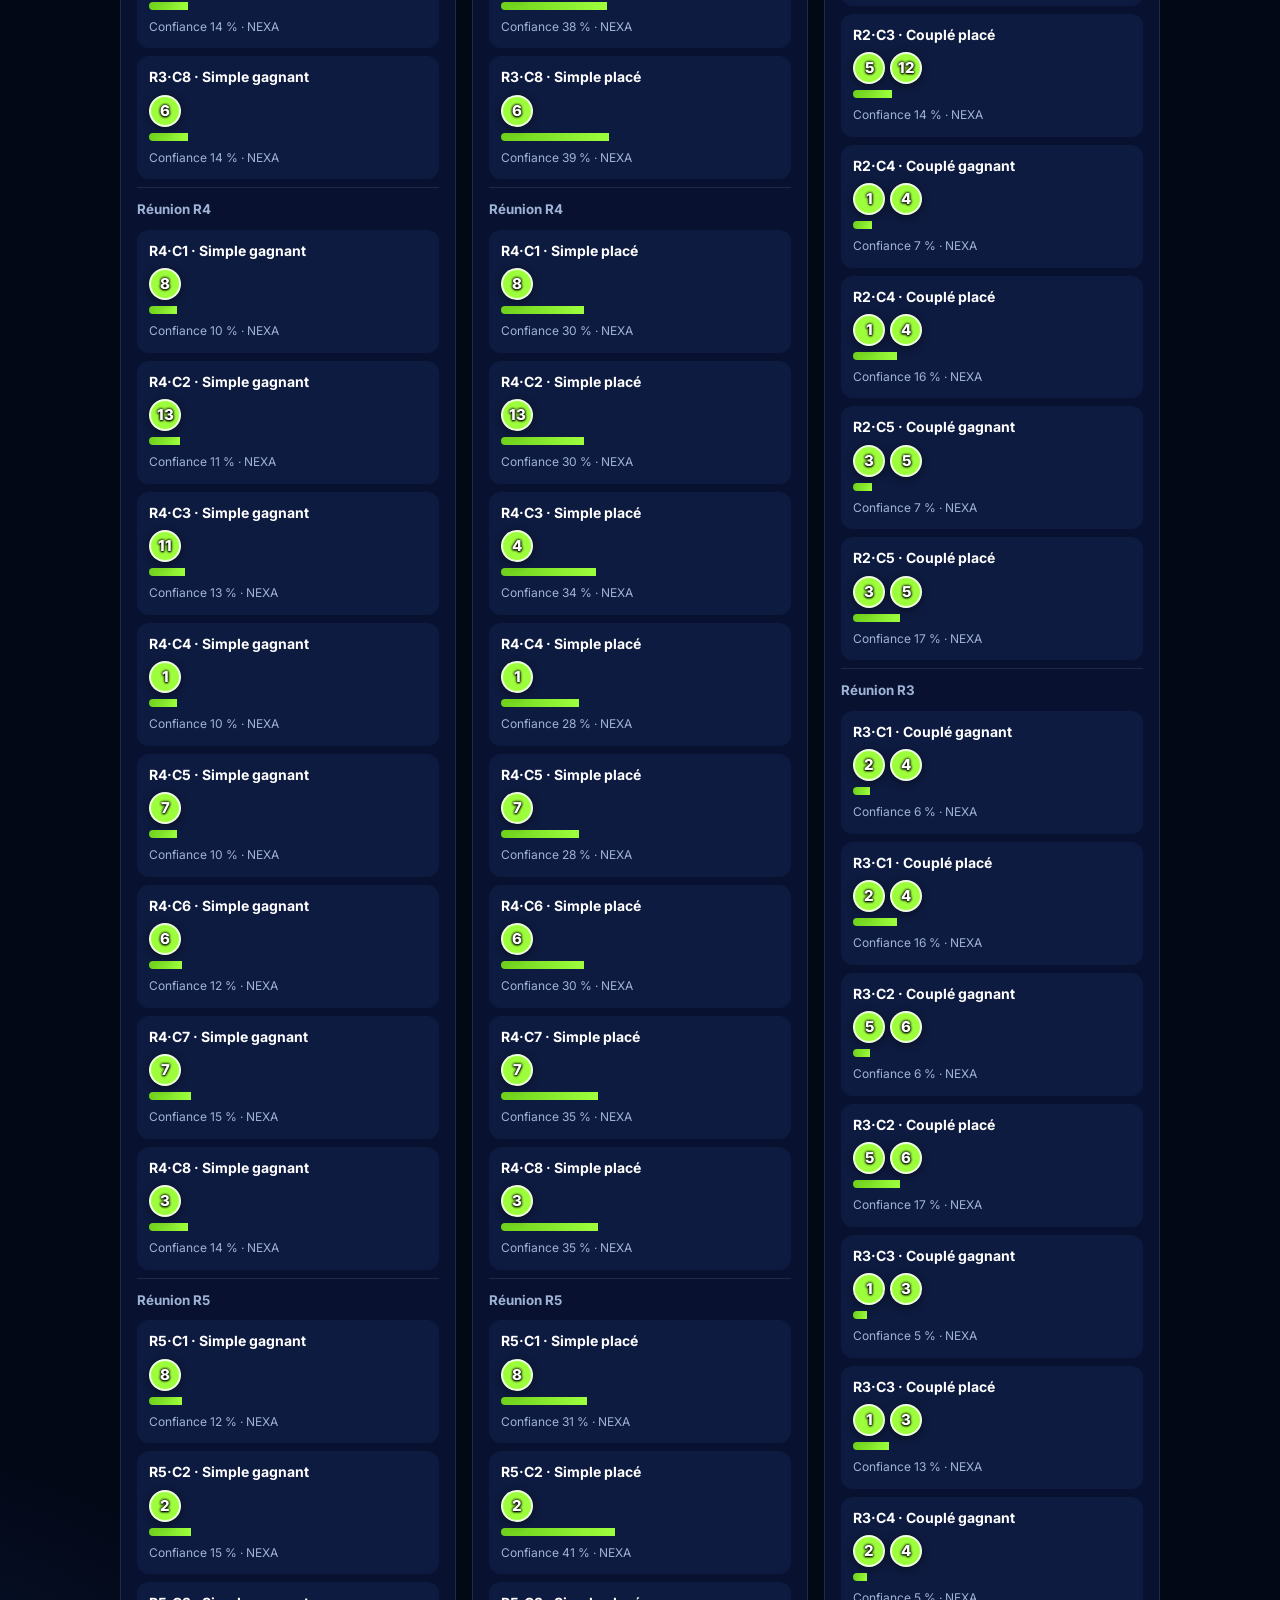
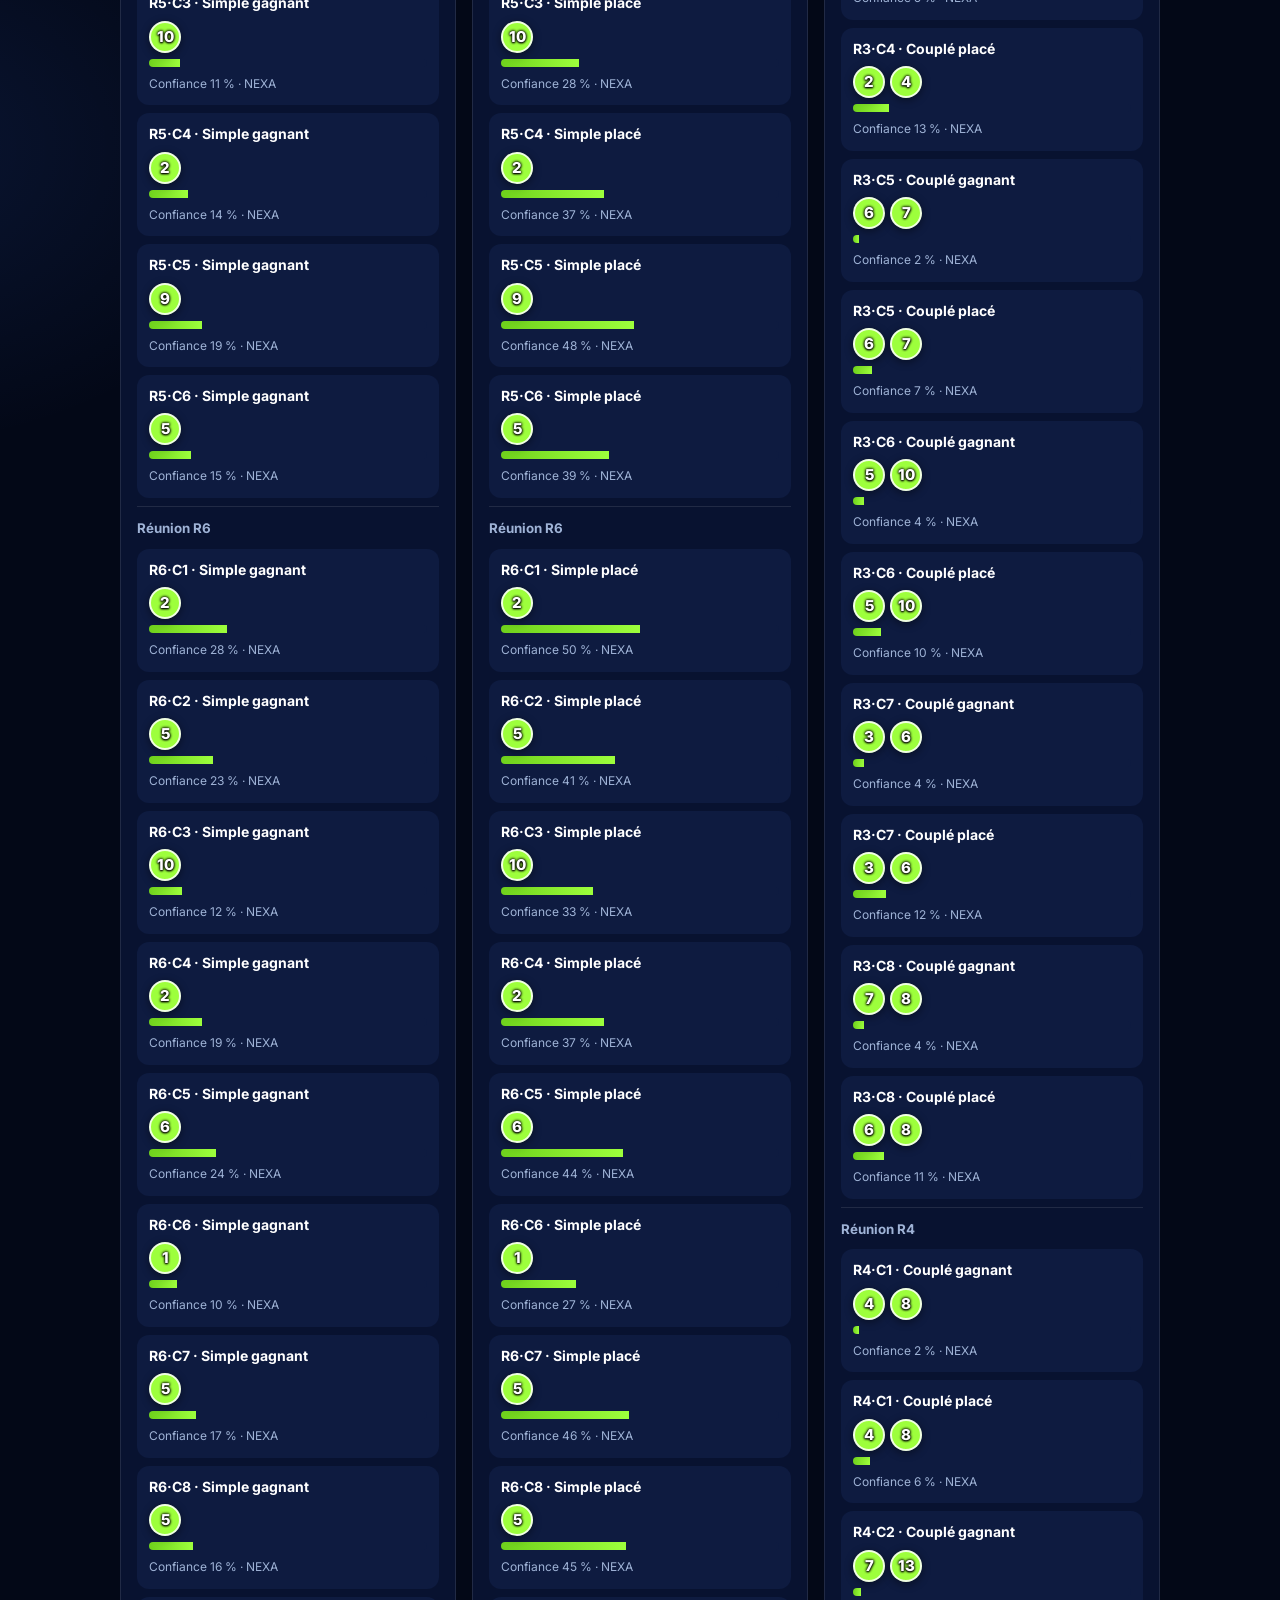
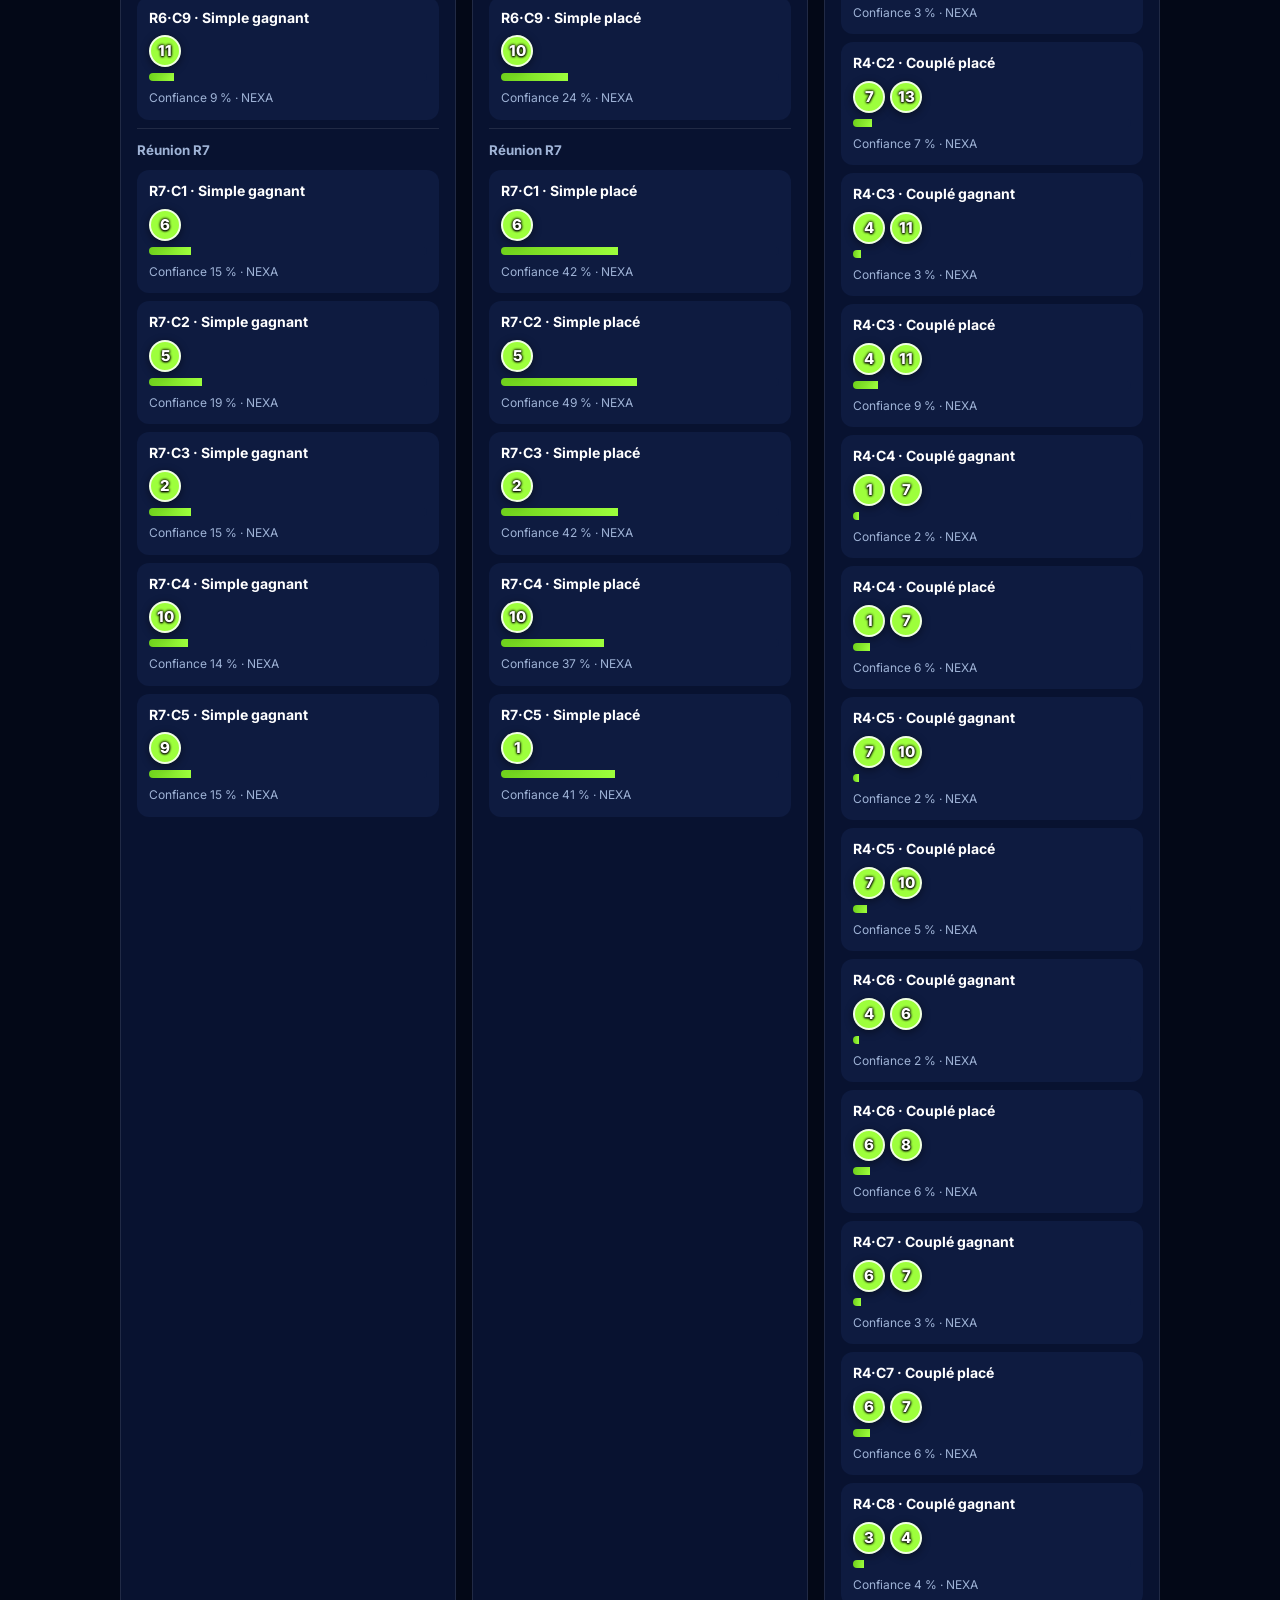
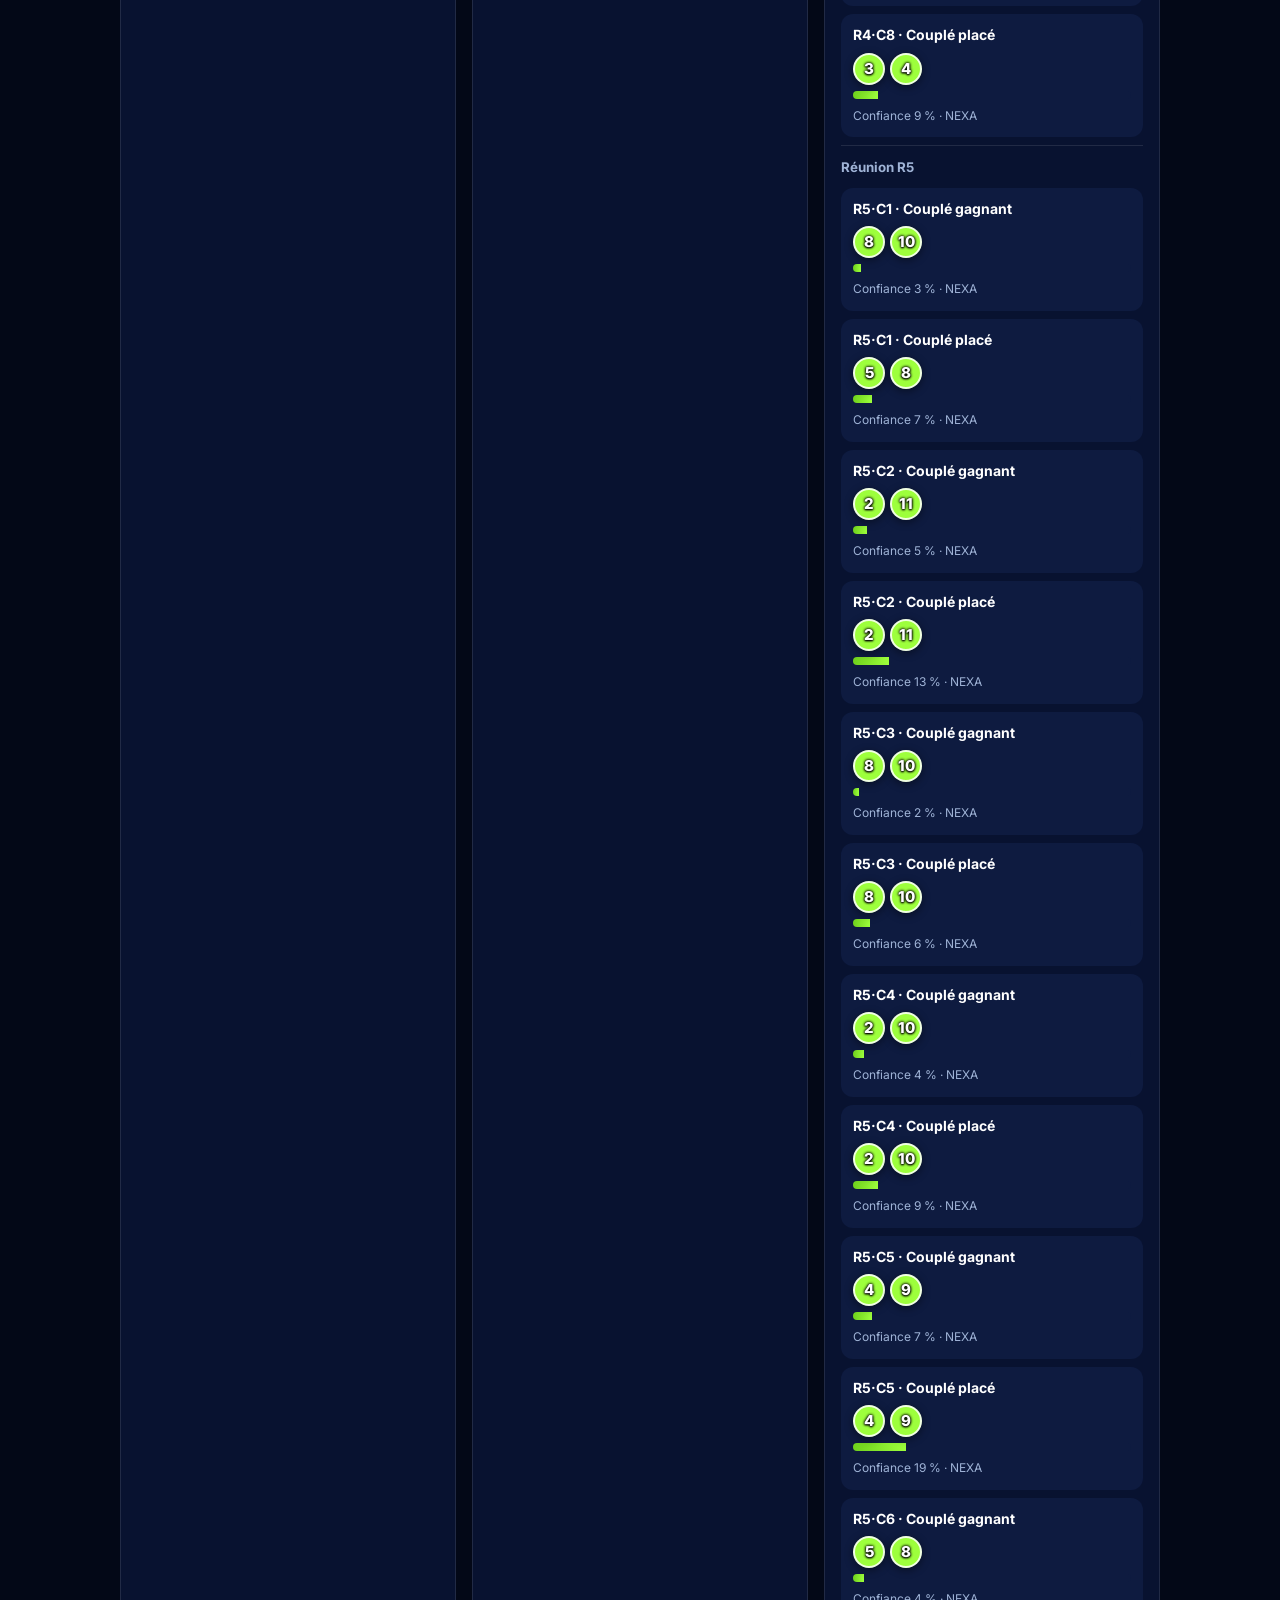
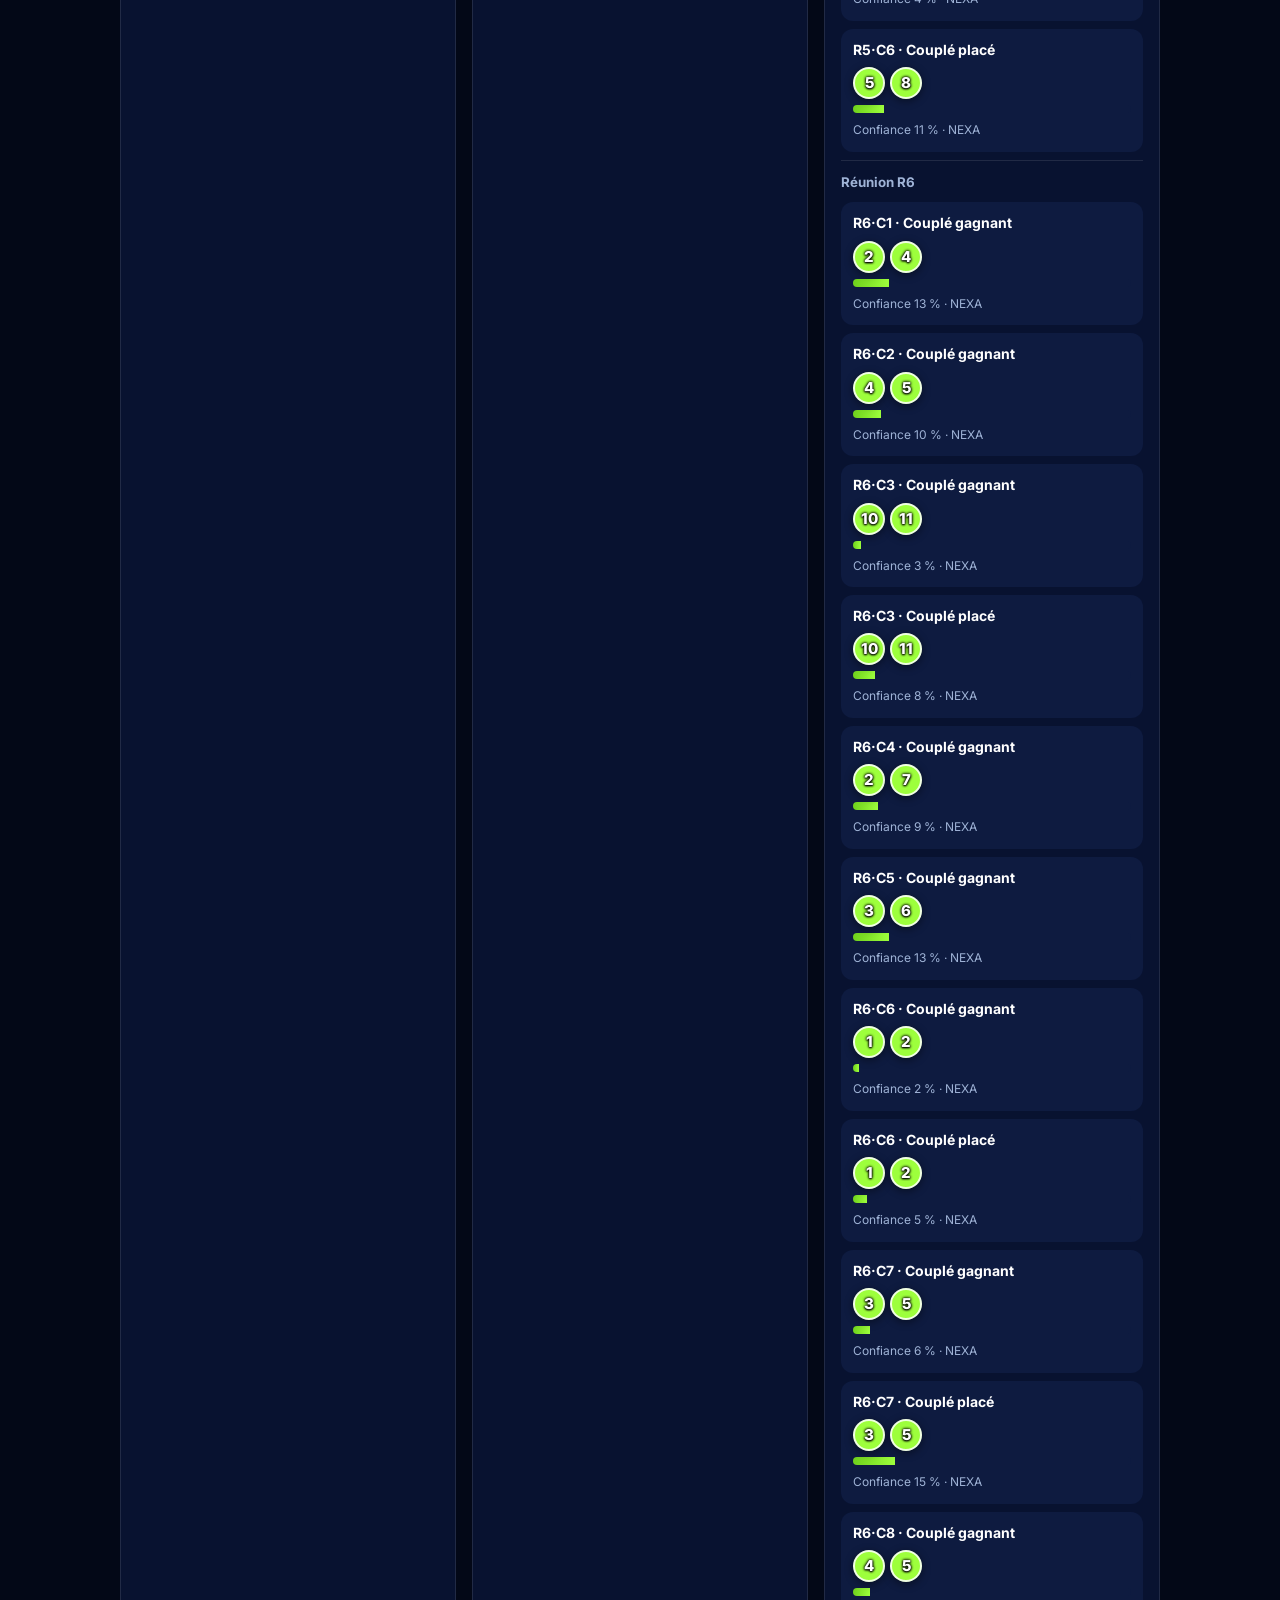
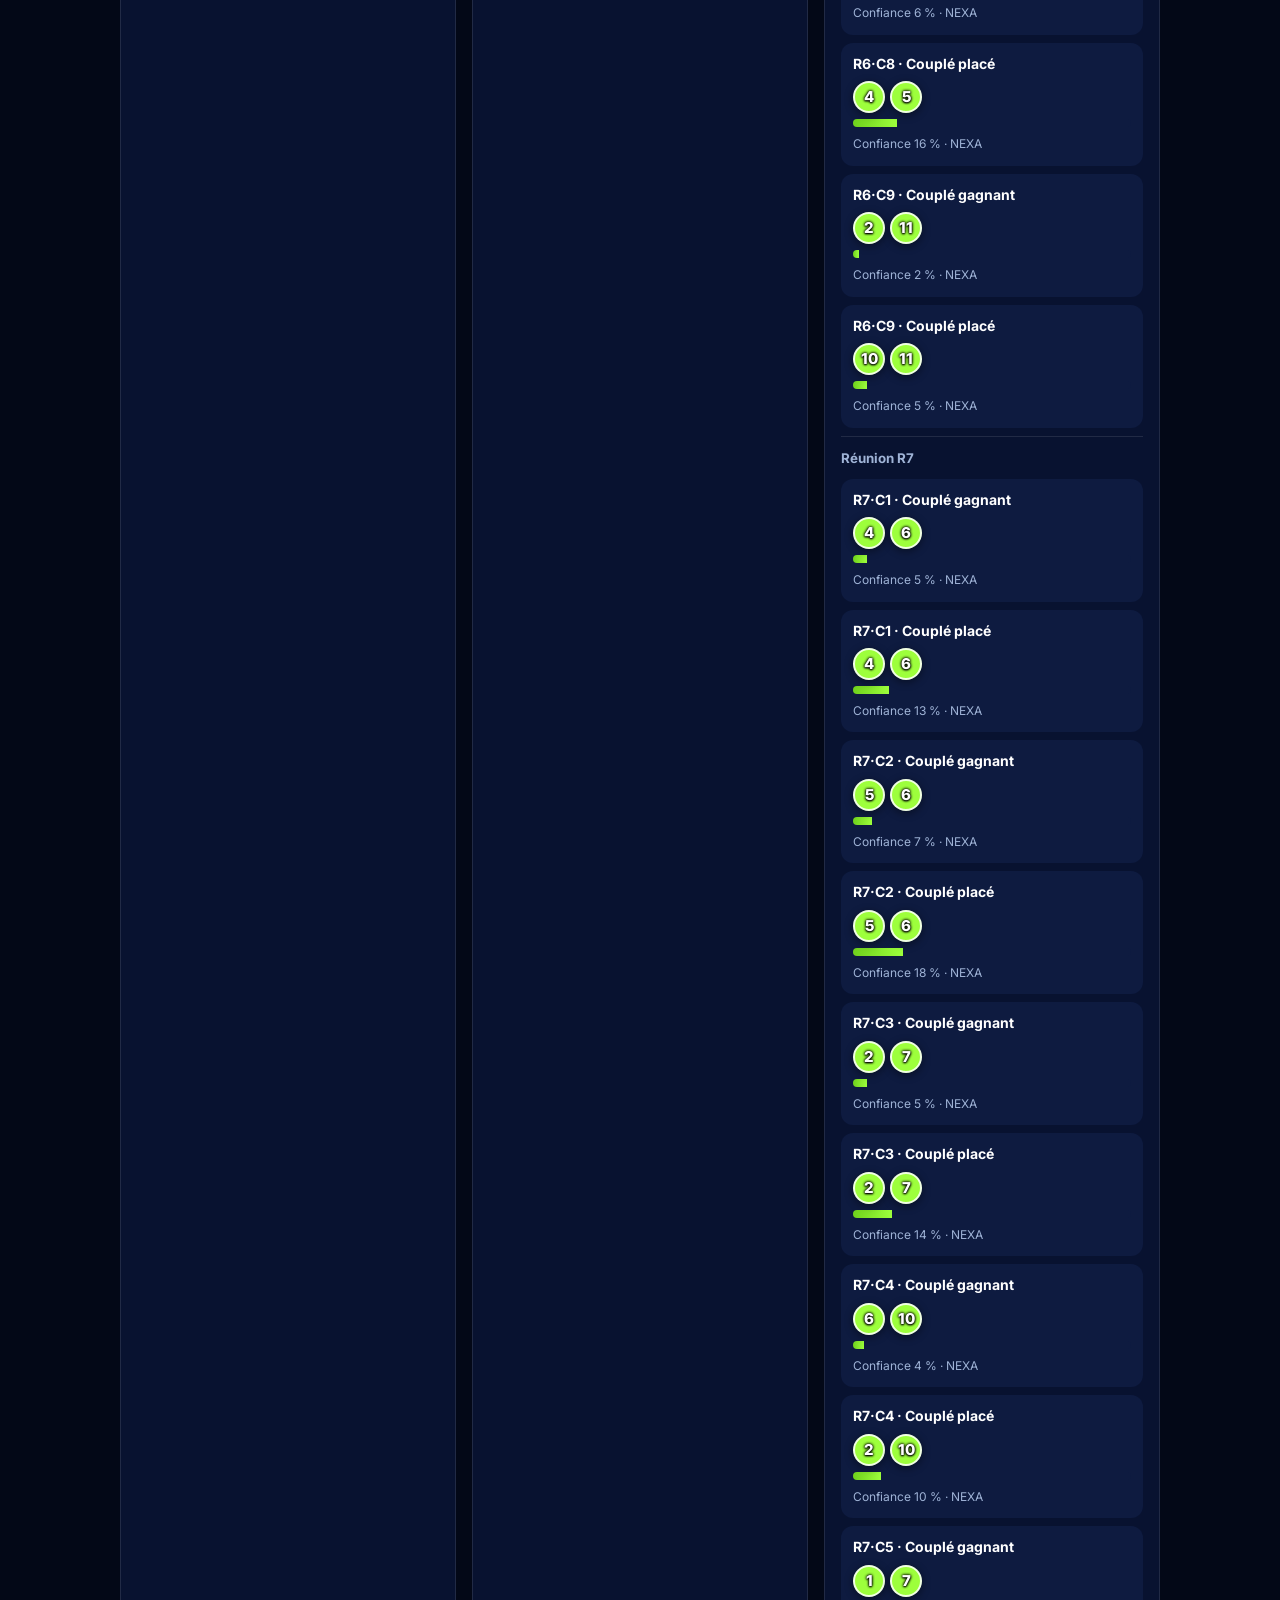
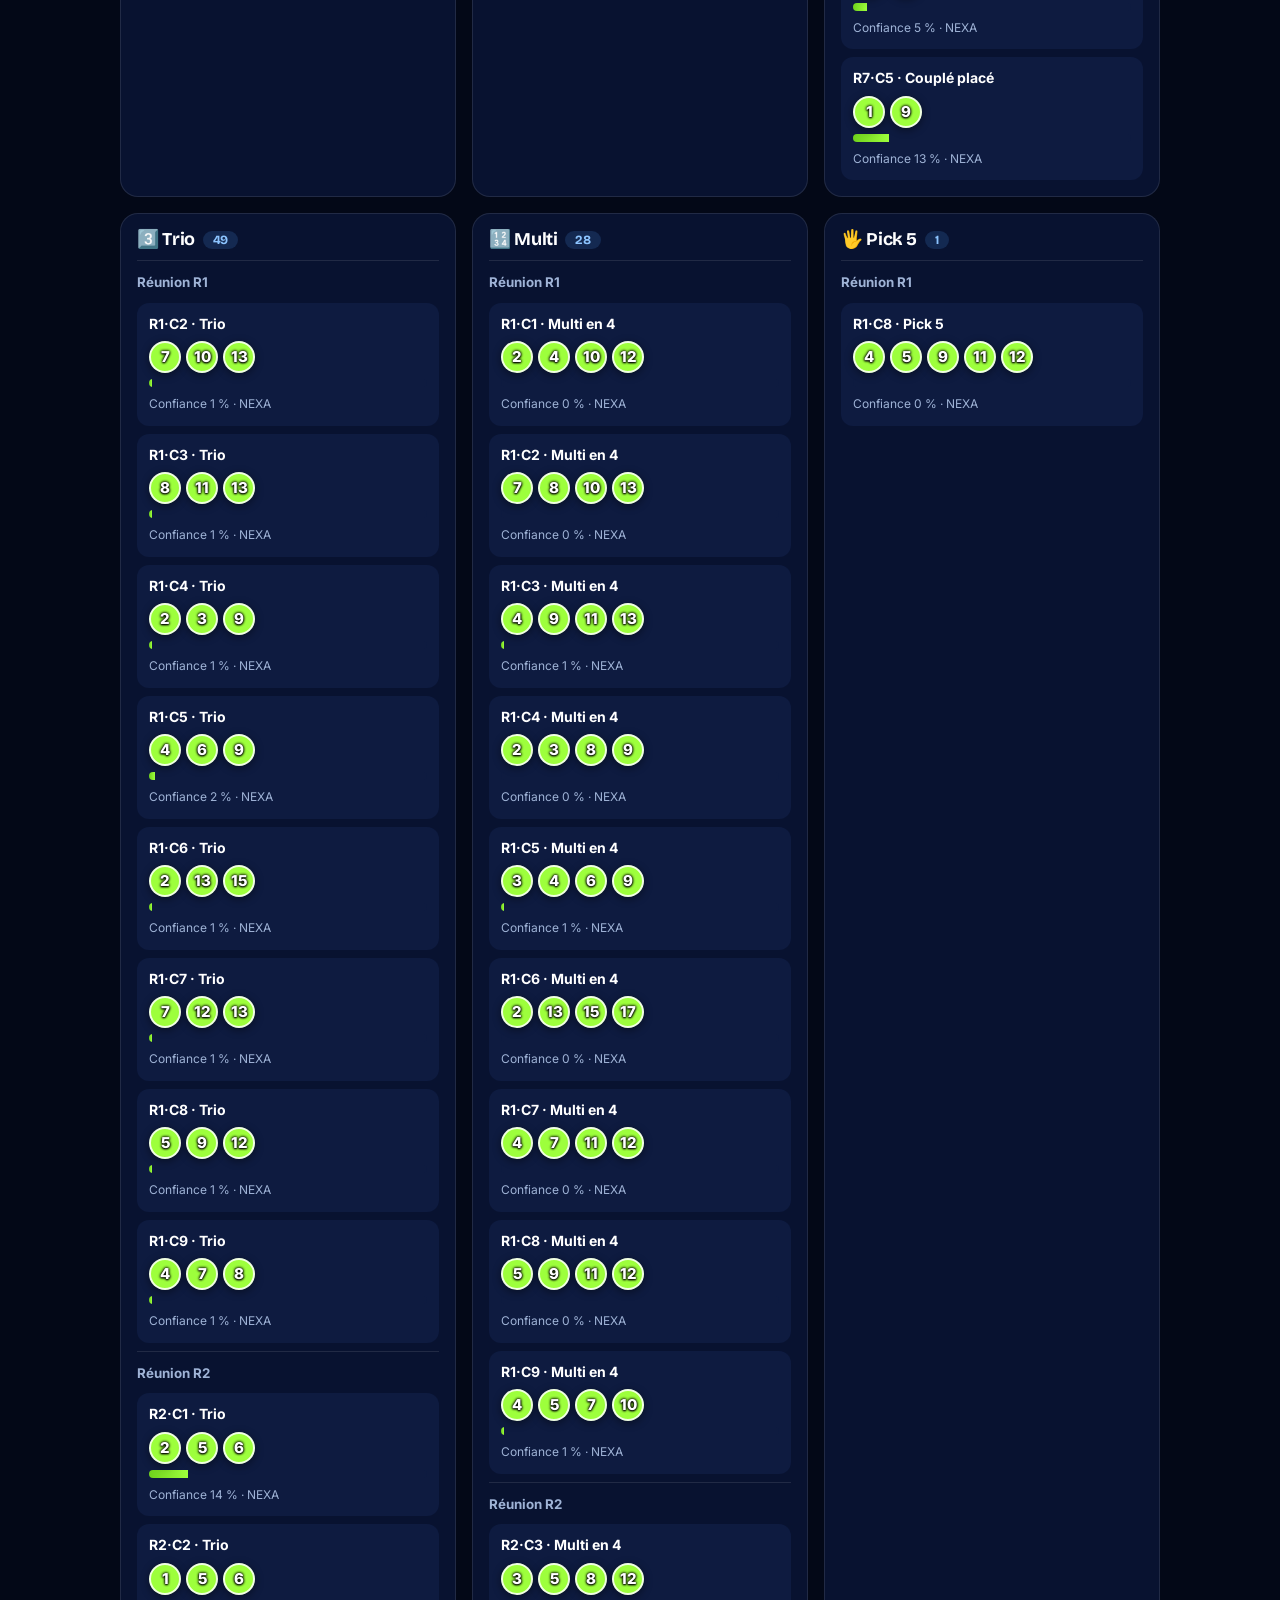
==== commit b98c7de8: "Onglet Avantage mesuré, fusion live.json, workflow GitHub Actions cotes/arrivées (PC éteint) Co-Auth" ====
--- a/index.html
+++ b/index.html
@@ -5,7 +5,7 @@
 <link rel="stylesheet" href="style.css"></head><body><a class="skip" href="#main">Aller au contenu</a>
 <div class="topstrip">🔞 Site d’information réservé aux 18 ans et +. <b>PronoNexa n’est pas un site de jeux d’argent</b> : aucun pari n’y est pris. Jouer comporte des risques.</div>
 <header class="site"><div class="wrap bar"><a class="logo" href="index.html" aria-label="PronoNexa, accueil"><img src="icone.png" alt="" width="40" height="40">Prono<span>Nexa</span></a>
-<nav class="main" aria-label="Navigation principale"><a href="index.html">Accueil</a><a href="pronostics-du-jour.html">Pronostics</a><a href="quinte-plus.html">Quinté+</a><a href="tickets-ia.html">Ticket IA</a><a href="ia.html">IA</a><a href="guide-du-parieur.html">Guide du parieur</a></nav></div></header><main id="main">
+<nav class="main" aria-label="Navigation principale"><a href="index.html">Accueil</a><a href="pronostics-du-jour.html">Pronostics</a><a href="quinte-plus.html">Quinté+</a><a href="tickets-ia.html">Ticket IA</a><a href="avantage.html">Avantage</a><a href="ia.html">IA</a><a href="guide-du-parieur.html">Guide du parieur</a></nav></div></header><main id="main">
 <div class="wrap"><div class="hero2"><div><span class="tag">🔞 Information uniquement · pas de pari sur ce site</span>
 <h1>Les tickets du jour de <em>NEXA</em>, l’IA.</h1>
 <p class="lead">Pour chaque course : les tickets Simple, Couplé, Trio, Multi, Pick 5, Quarté+ et Super 4 quand ils existent, les meilleurs pronos et les meilleurs outsiders de la journée.</p>
